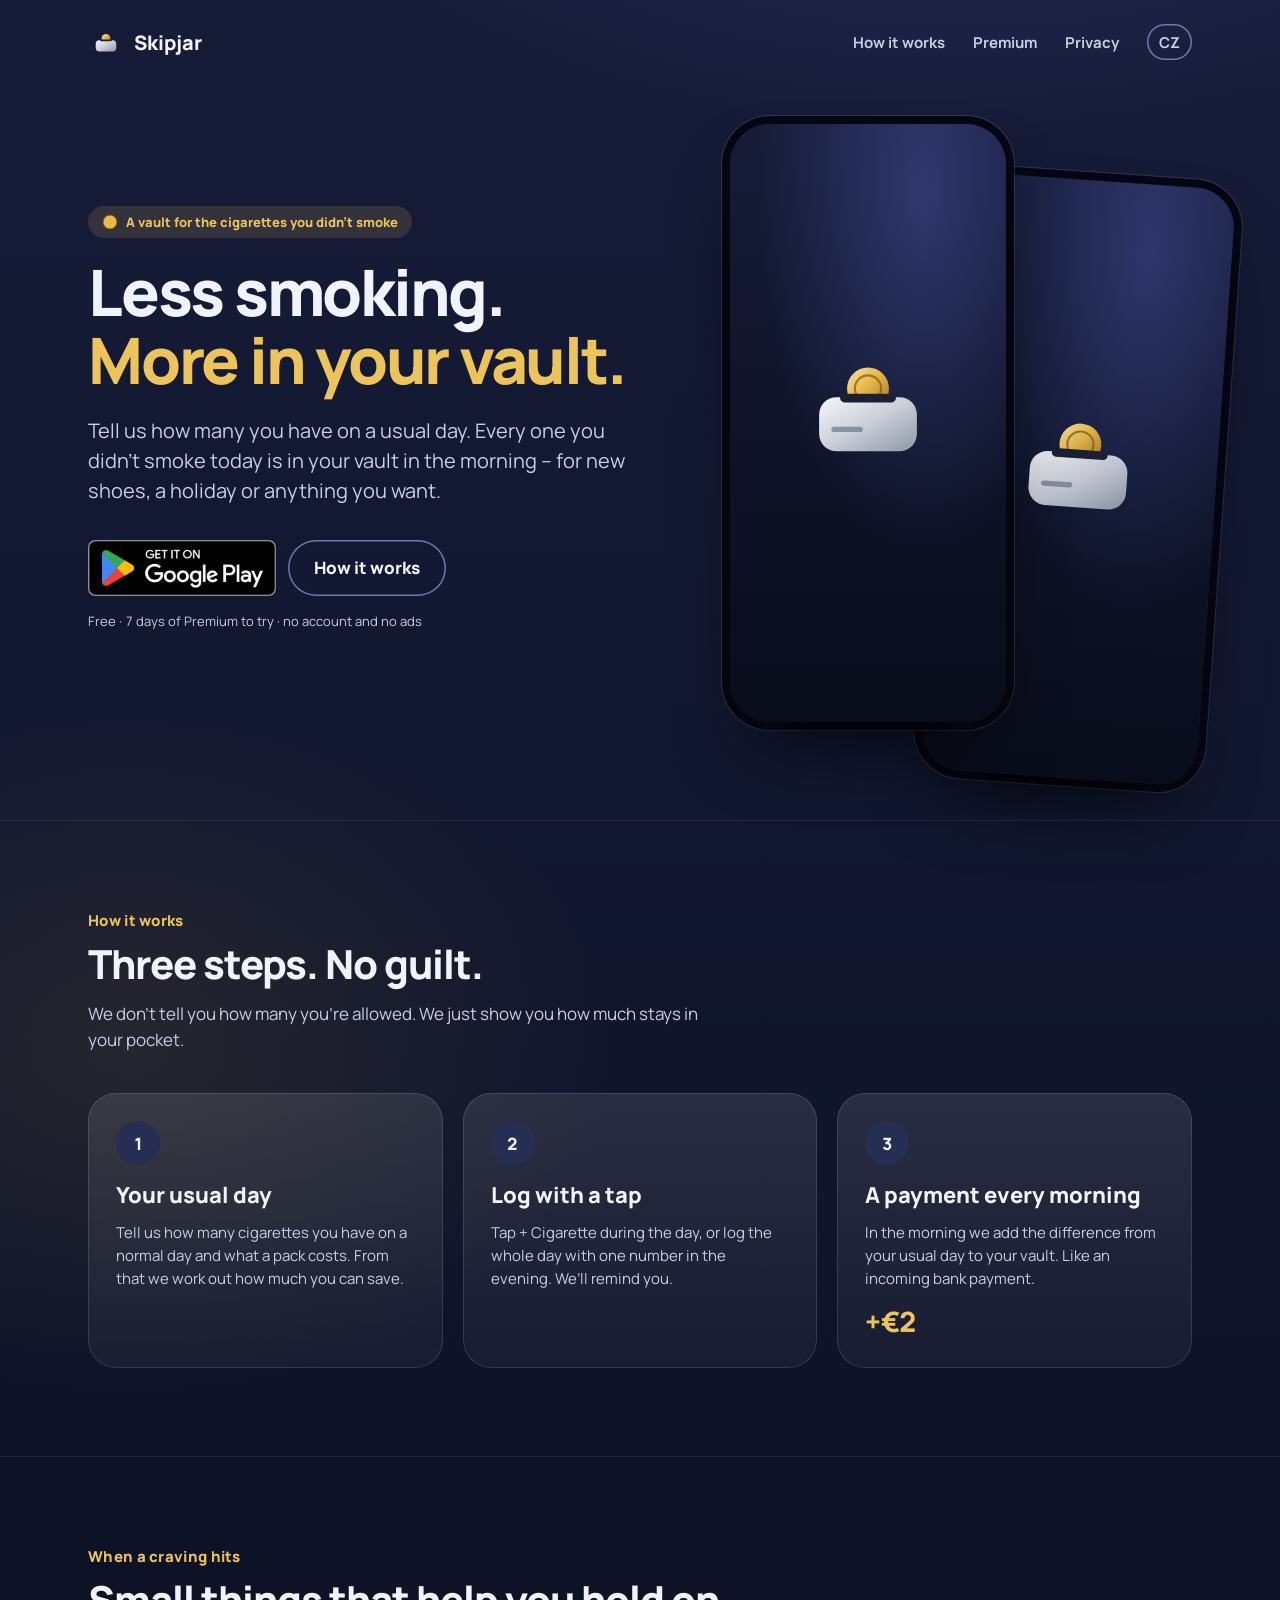
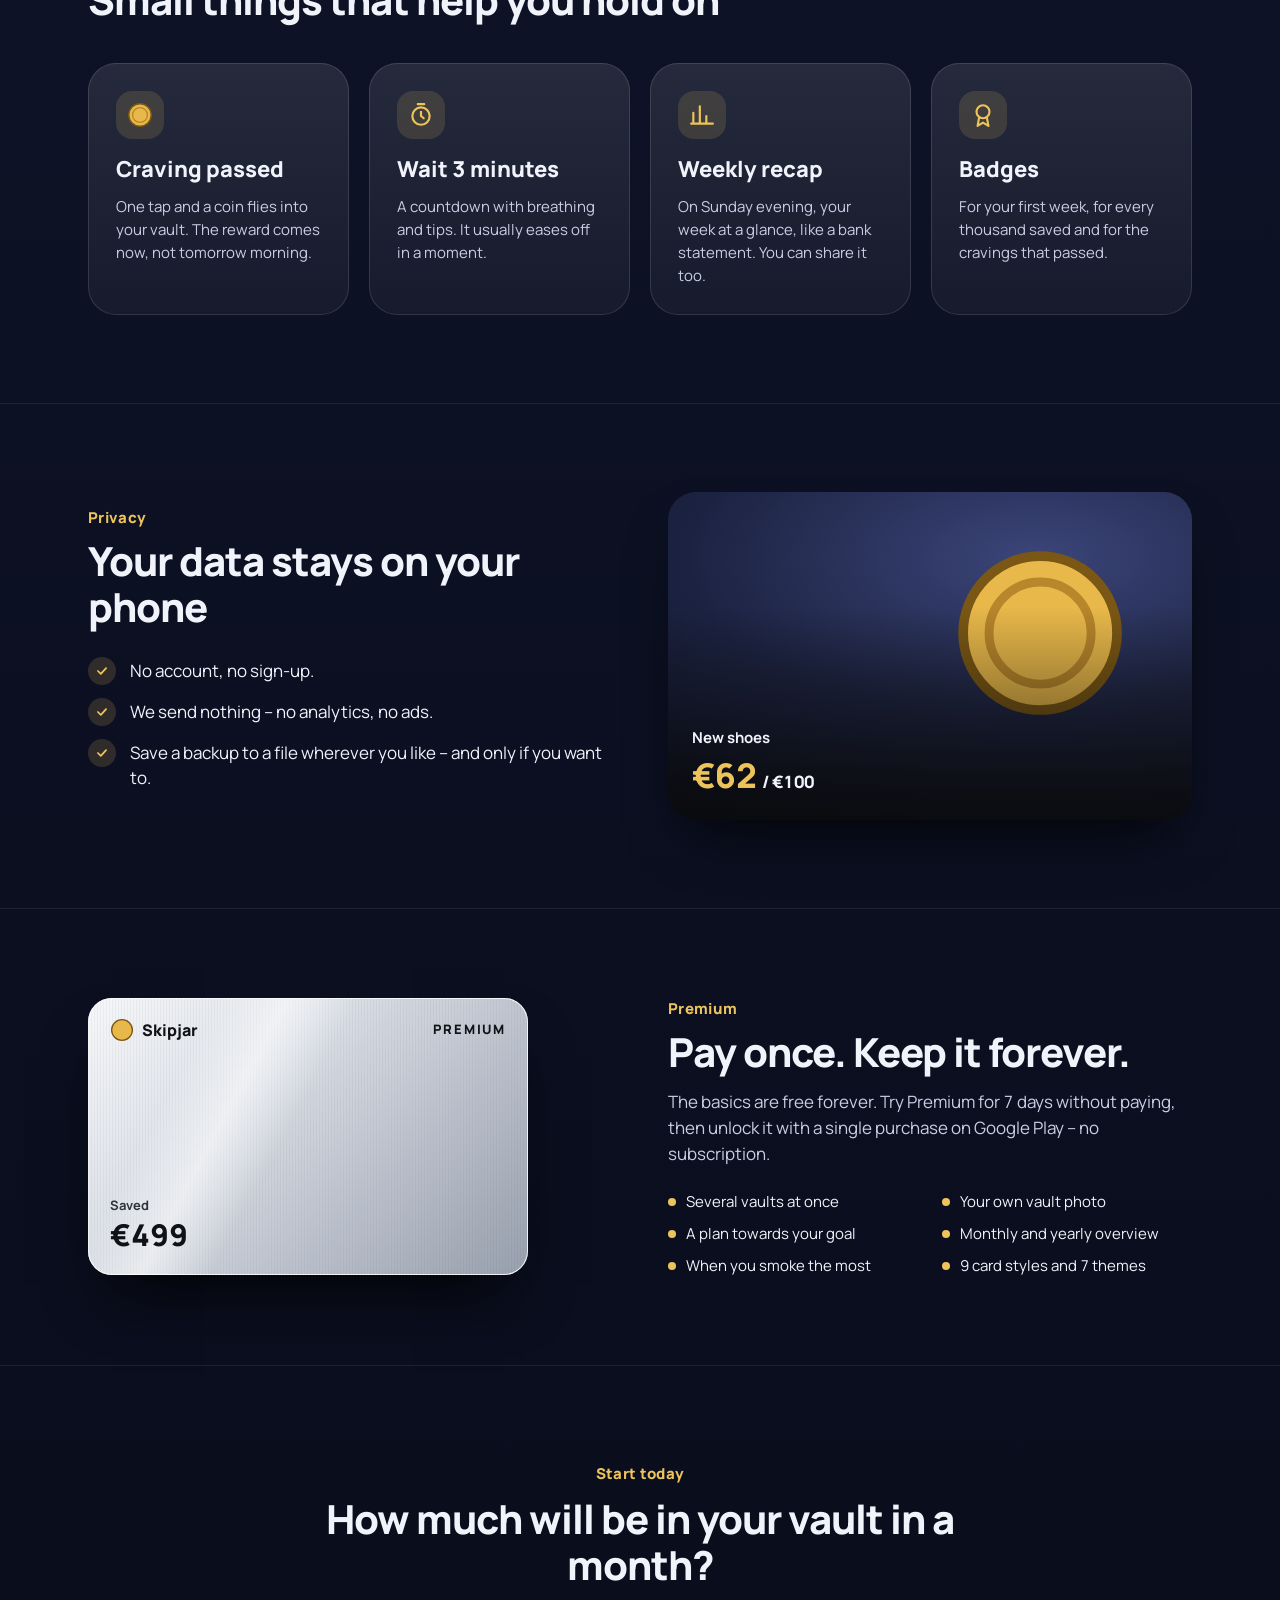
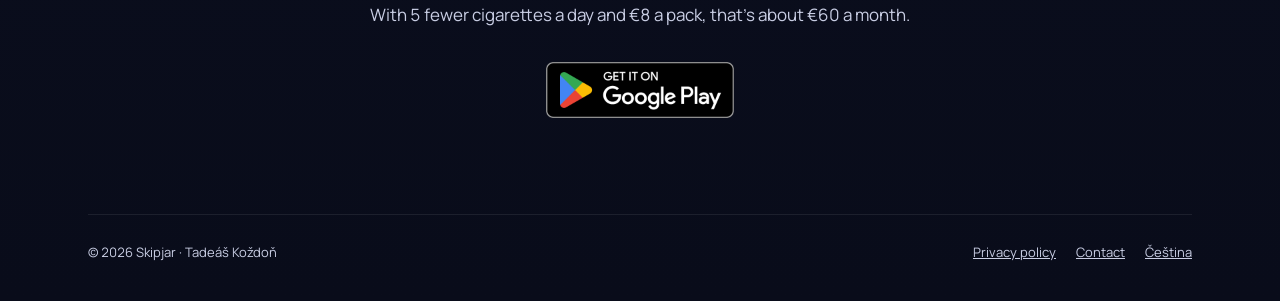
==== en/index.html @ e85e96c7 "Web Skipjar: úvod a zásady (cs, en) podle předloh K-W-Web a K-W-Zasady Co-Authored-By: Claude Opus 5" ====
<!doctype html>
<html lang="en">
<head>
<meta charset="utf-8">
<meta name="viewport" content="width=device-width, initial-scale=1">
<title>Skipjar – less smoking, more in your vault</title>
<meta name="description" content="Every morning Skipjar puts the cigarettes you didn’t smoke into your vault. No account, no ads, your data stays on your phone.">
<link rel="alternate" hreflang="cs" href="../">
<link rel="alternate" hreflang="en" href="./">
<link rel="icon" href="../assets/favicon.svg" type="image/svg+xml">
<link rel="icon" href="../assets/favicon-32.png" sizes="32x32" type="image/png">
<link rel="apple-touch-icon" href="../assets/apple-touch-icon.png">
<meta property="og:type" content="website">
<meta property="og:title" content="Skipjar – less smoking, more in your vault">
<meta property="og:description" content="A vault for the cigarettes you didn’t smoke. No account, your data stays on your phone.">
<meta property="og:image" content="https://slevovagalerie.github.io/skipjar-web/assets/og-image.png">
<meta property="og:locale" content="en_US">
<meta name="theme-color" content="#090C1A">
<link rel="preload" href="../assets/fonts/manrope.woff2" as="font" type="font/woff2" crossorigin>
<link rel="stylesheet" href="../assets/site.css">
</head>
<body>
<a class="skip" href="#content">Skip to content</a>
<div class="sjw">
<div class="wrap">
<header class="nav">
<a class="brand" href="./"><svg width="36" height="36" viewBox="0 0 108 108" aria-hidden="true"><defs><linearGradient id="wg" x1="0" y1="0" x2="1" y2="1"><stop offset="0" stop-color="#FBE3A0"/><stop offset=".45" stop-color="#E8B84A"/><stop offset="1" stop-color="#9C7224"/></linearGradient><linearGradient id="wp" x1="0" y1="0" x2="1" y2="1"><stop offset="0" stop-color="#F6F7FA"/><stop offset=".5" stop-color="#C9CED8"/><stop offset="1" stop-color="#8F97A5"/></linearGradient></defs><g transform="translate(54 54) scale(1.1) translate(-54 -54)"><circle cx="54" cy="44" r="12" fill="url(#wg)"/><rect x="26" y="49" width="56" height="31" rx="10" fill="url(#wp)"/><rect x="38" y="47" width="32" height="5" rx="2.5" fill="#1B2033"/></g></svg>Skipjar</a>
<nav class="navlinks" aria-label="Main"><a class="hide" href="#how">How it works</a><a class="hide" href="#premium">Premium</a><a class="hide" href="#privacy">Privacy</a><a class="lang" href="../" hreflang="cs" lang="cs" aria-label="Čeština">CZ</a></nav>
</header>

<main id="content">
<section class="hero">
<div>
<span class="eyebrow"><svg width="16" height="16" viewBox="-11 -11 22 22" aria-hidden="true"><circle r="9.5" fill="#E8B84A" stroke="#7A5714" stroke-width="1.2"/></svg>A vault for the cigarettes you didn’t smoke</span>
<h1 class="h">Less smoking.<br><em>More in your vault.</em></h1>
<p class="lead">Tell us how many you have on a usual day. Every one you didn’t smoke today is in your vault in the morning – for new shoes, a holiday or anything you want.</p>
<div class="ctas"><a class="play" href="https://play.google.com/store/apps/details?id=eu.skipjar.app"><img src="../assets/badges/google-play-en.png" width="188" height="56" alt="Get it on Google Play"></a><a class="btn ghost" href="#how">How it works</a></div>
<p class="note">Free · 7 days of Premium to try · no account and no ads</p>
</div>
<div class="phones" role="img" aria-label="Skipjar app preview: the Skipjar logo on a phone screen">
<div class="ph b"><img src="../assets/phone-placeholder.svg" alt="" width="411" height="891"></div>
<div class="ph a"><img src="../assets/phone-placeholder.svg" alt="" width="411" height="891"></div>
</div>
</section>
</main>
</div>

<section class="sec" id="how"><div class="wrap">
<span class="kicker">How it works</span>
<h2 class="t">Three steps. No guilt.</h2>
<p class="sub">We don’t tell you how many you’re allowed. We just show you how much stays in your pocket.</p>
<div class="grid3">
<article class="card"><span class="num" aria-hidden="true">1</span><h3>Your usual day</h3><p>Tell us how many cigarettes you have on a normal day and what a pack costs. From that we work out how much you can save.</p></article>
<article class="card"><span class="num" aria-hidden="true">2</span><h3>Log with a tap</h3><p>Tap + Cigarette during the day, or log the whole day with one number in the evening. We’ll remind you.</p></article>
<article class="card"><span class="num" aria-hidden="true">3</span><h3>A payment every morning</h3><p>In the morning we add the difference from your usual day to your vault. Like an incoming bank payment.</p><span class="money">+€2</span></article>
</div>
</div></section>

<section class="sec"><div class="wrap">
<span class="kicker">When a craving hits</span>
<h2 class="t">Small things that help you hold on</h2>
<div class="grid4">
<article class="card"><span class="ico"><svg width="26" height="26" viewBox="-11 -11 22 22" aria-hidden="true"><circle r="9.5" fill="#E8B84A" stroke="#7A5714" stroke-width="1.2"/><circle r="6.3" fill="none" stroke="#B8862B" stroke-width="1.1"/></svg></span><h3>Craving passed</h3><p>One tap and a coin flies into your vault. The reward comes now, not tomorrow morning.</p></article>
<article class="card"><span class="ico"><svg width="26" height="26" viewBox="0 0 24 24" fill="none" stroke="#EDC35C" stroke-width="2" stroke-linecap="round" aria-hidden="true"><circle cx="12" cy="13" r="8"/><path d="M12 9v4l2.5 2M9 2h6"/></svg></span><h3>Wait 3 minutes</h3><p>A countdown with breathing and tips. It usually eases off in a moment.</p></article>
<article class="card"><span class="ico"><svg width="26" height="26" viewBox="0 0 24 24" fill="none" stroke="#EDC35C" stroke-width="2" stroke-linecap="round" aria-hidden="true"><path d="M4 20V10M10 20V4M16 20v-7M22 20H2"/></svg></span><h3>Weekly recap</h3><p>On Sunday evening, your week at a glance, like a bank statement. You can share it too.</p></article>
<article class="card"><span class="ico"><svg width="26" height="26" viewBox="0 0 24 24" fill="none" stroke="#EDC35C" stroke-width="2" stroke-linecap="round" stroke-linejoin="round" aria-hidden="true"><circle cx="12" cy="9" r="6"/><path d="M8.5 14L7 22l5-3 5 3-1.5-8"/></svg></span><h3>Badges</h3><p>For your first week, for every thousand saved and for the cravings that passed.</p></article>
</div>
</div></section>

<section class="sec" id="privacy"><div class="wrap split">
<div>
<span class="kicker">Privacy</span>
<h2 class="t">Your data stays on your phone</h2>
<ul class="priv">
<li><span class="c"><svg width="14" height="14" viewBox="0 0 24 24" fill="none" stroke="#EDC35C" stroke-width="3" stroke-linecap="round" stroke-linejoin="round" aria-hidden="true"><path d="M5 12l5 5 9-10"/></svg></span>No account, no sign-up.</li>
<li><span class="c"><svg width="14" height="14" viewBox="0 0 24 24" fill="none" stroke="#EDC35C" stroke-width="3" stroke-linecap="round" stroke-linejoin="round" aria-hidden="true"><path d="M5 12l5 5 9-10"/></svg></span>We send nothing – no analytics, no ads.</li>
<li><span class="c"><svg width="14" height="14" viewBox="0 0 24 24" fill="none" stroke="#EDC35C" stroke-width="3" stroke-linecap="round" stroke-linejoin="round" aria-hidden="true"><path d="M5 12l5 5 9-10"/></svg></span>Save a backup to a file wherever you like – and only if you want to.</li>
</ul>
</div>
<div class="vault" role="img" aria-label="Vault card New shoes: €62 saved of €100"><svg class="coin" viewBox="-11 -11 22 22" aria-hidden="true"><circle r="9.5" fill="#E8B84A" stroke="#7A5714" stroke-width="1.2"/><circle r="6.3" fill="none" stroke="#B8862B" stroke-width="1.1"/></svg><span class="shade"></span><span class="lbl"><span class="n">New shoes</span><span class="v">€62 <small>/ €100</small></span></span></div>
</div></section>

<section class="sec" id="premium"><div class="wrap split">
<div class="pcard" role="img" aria-label="Skipjar Premium card in Platinum"><span class="sheen"></span><span class="top"><svg width="24" height="24" viewBox="-11 -11 22 22" aria-hidden="true"><circle r="9.5" fill="#E8B84A" stroke="#7A5714" stroke-width="1.2"/></svg>Skipjar</span><span class="lab">PREMIUM</span><span class="bot"><span class="s">Saved</span><span class="v">€499</span></span></div>
<div>
<span class="kicker">Premium</span>
<h2 class="t">Pay once. Keep it forever.</h2>
<p class="sub">The basics are free forever. Try Premium for 7 days without paying, then unlock it with a single purchase on Google Play – no subscription.</p>
<ul class="plist"><li>Several vaults at once</li><li>Your own vault photo</li><li>A plan towards your goal</li><li>Monthly and yearly overview</li><li>When you smoke the most</li><li>9 card styles and 7 themes</li></ul>
</div>
</div></section>

<section class="sec final"><div class="wrap">
<span class="kicker">Start today</span>
<h2 class="t">How much will be in your vault in a month?</h2>
<p class="sub">With 5 fewer cigarettes a day and €8 a pack, that’s about €60 a month.</p>
<div class="ctas"><a class="play" href="https://play.google.com/store/apps/details?id=eu.skipjar.app"><img src="../assets/badges/google-play-en.png" width="188" height="56" alt="Get it on Google Play"></a></div>
</div></section>

<div class="wrap"><footer class="foot"><span>© 2026 Skipjar · Tadeáš Koždoň</span><nav aria-label="Footer"><a href="privacy/">Privacy policy</a><a href="mailto:info@skipjar.eu">Contact</a><a href="../" hreflang="cs" lang="cs">Čeština</a></nav></footer></div>
</div>
</body>
</html>
---- assets/site.css ----
/* Web Skipjar – převod předloh K-W-Web a K-W-Zasady 1:1 (design/skipjar-v1/web/README-W.md v repu appky).
   Pravidla .sjw.m / .z.m z předlohy platí pod 700 px (media query). Bez frameworku, bez externích zdrojů. */

@font-face {
  font-family: Manrope;
  src: url("fonts/manrope.woff2") format("woff2");
  font-weight: 200 800;
  font-style: normal;
  font-display: swap;
}

html { background: #090C1A; }
body { margin: 0; }

/* Viditelný focus pro klávesnici */
a:focus-visible { outline: 3px solid #EDC35C; outline-offset: 3px; border-radius: 8px; }

.skip { position: absolute; left: -9999px; top: 8px; background: #FFFFFF; color: #090C1A; padding: 8px 14px; border-radius: 999px; font-weight: 800; z-index: 10; }
.skip:focus { left: 16px; }

/* ---------- Úvodní stránka (K-W-Web) ---------- */
.sjw{font-family:Manrope,system-ui,sans-serif;font-feature-settings:'tnum';color:#F1F3FB;background:radial-gradient(1100px 700px at 75% -10%,rgba(98,110,214,.30),transparent 70%),radial-gradient(700px 500px at 10% 30%,rgba(232,184,74,.10),transparent 70%),linear-gradient(180deg,#161C38 0%,#0D1226 45%,#090C1A 100%);box-sizing:border-box;min-height:100vh}
.sjw *{box-sizing:border-box}
.sjw a{color:inherit}
.wrap{max-width:1200px;margin:0 auto;padding:0 48px}
.nav{display:flex;align-items:center;justify-content:space-between;height:84px}
.brand{display:flex;align-items:center;gap:10px;font-size:20px;font-weight:800;text-decoration:none}
.navlinks{display:flex;align-items:center;gap:28px;font-size:15px;font-weight:700;color:#C9CEE4}
.navlinks a{text-decoration:none}
.lang{min-height:36px;padding:0 12px;border-radius:999px;display:inline-flex;align-items:center;box-shadow:inset 0 0 0 1.5px #7079AA;color:#F1F3FB}
.hero{display:grid;grid-template-columns:1.05fr .95fr;gap:48px;align-items:center;padding:40px 0 96px}
.eyebrow{display:inline-flex;align-items:center;gap:8px;min-height:32px;padding:0 14px;border-radius:999px;font-size:13px;font-weight:800;background:rgba(237,195,92,.14);color:#EDC35C}
h1.h{margin:20px 0 0;font-size:64px;line-height:68px;font-weight:800;letter-spacing:-0.035em}
h1.h em{font-style:normal;color:#EDC35C}
.lead{margin:22px 0 0;font-size:20px;line-height:30px;color:#C9CEE4;max-width:540px}
.ctas{display:flex;gap:12px;margin-top:34px;flex-wrap:wrap;align-items:center}
.btn{min-height:56px;padding:0 26px;border-radius:999px;display:inline-flex;align-items:center;gap:10px;font-size:17px;font-weight:800;text-decoration:none}
.btn.primary{background:#FFFFFF;color:#090C1A}
.btn.ghost{box-shadow:inset 0 0 0 1.5px #7079AA;color:#F1F3FB}
/* Oficiální odznak Google Play (výška 56 jako tlačítka předlohy) */
.play{display:inline-flex;border-radius:12px}
.play img{display:block;height:56px;width:auto}
.note{margin-top:16px;font-size:13px;color:#C9CEE4}
.phones{position:relative;height:600px}
.ph{position:absolute;width:276px;height:598px;border-radius:40px;overflow:hidden;box-shadow:0 40px 80px -30px rgba(0,0,0,.9),0 0 0 8px #050713,0 0 0 9px rgba(255,255,255,.12)}
.ph img{display:block;width:100%;height:100%;object-fit:cover}
.ph.a{left:40px;top:0;z-index:2}
.ph.b{left:250px;top:56px;transform:rotate(4deg);opacity:.96}
.sec{padding:88px 0;border-top:1px solid rgba(255,255,255,.08)}
.kicker{font-size:15px;font-weight:800;color:#EDC35C;letter-spacing:.02em}
h2.t{margin:10px 0 0;font-size:40px;line-height:46px;font-weight:800;letter-spacing:-0.025em;max-width:720px}
.sub{margin:14px 0 0;font-size:17px;line-height:26px;color:#C9CEE4;max-width:640px}
.grid3{display:grid;grid-template-columns:repeat(3,minmax(0,1fr));gap:20px;margin-top:40px}
.grid4{display:grid;grid-template-columns:repeat(4,minmax(0,1fr));gap:20px;margin-top:40px}
.card{border-radius:28px;padding:28px;background:linear-gradient(180deg,rgba(255,255,255,.10),rgba(255,255,255,.04));box-shadow:inset 0 0 0 1px rgba(255,255,255,.12);display:flex;flex-direction:column;gap:12px}
.num{width:44px;height:44px;border-radius:50%;display:flex;align-items:center;justify-content:center;font-size:17px;font-weight:800;background:#262E53}
.card h3{margin:4px 0 0;font-size:22px;line-height:28px;font-weight:800}
.card p{margin:0;font-size:15px;line-height:23px;color:#C9CEE4}
.money{font-size:28px;font-weight:800;color:#EDC35C;letter-spacing:-0.02em}
.ico{width:48px;height:48px;border-radius:16px;display:flex;align-items:center;justify-content:center;background:rgba(237,195,92,.14)}
.split{display:grid;grid-template-columns:1fr 1fr;gap:56px;align-items:center}
.priv{display:flex;flex-direction:column;gap:14px;margin-top:28px;list-style:none;padding:0}
.priv li{display:flex;gap:14px;align-items:flex-start;font-size:17px;line-height:25px}
.priv li span.c{flex:none;width:28px;height:28px;border-radius:50%;background:rgba(237,195,92,.16);display:flex;align-items:center;justify-content:center;margin-top:-1px}
.vault{border-radius:28px;overflow:hidden;position:relative;aspect-ratio:16/10;box-shadow:0 30px 60px -24px rgba(0,0,0,.85);background:radial-gradient(120% 90% at 70% 20%,#3B4579 0%,#1C2342 55%,#0D1226 100%)}
.vault .coin{position:absolute;right:12%;top:16%;width:34%;height:auto}
.vault .shade{position:absolute;inset:0;background:linear-gradient(180deg,rgba(10,9,7,0) 35%,rgba(10,9,7,.78))}
.vault .lbl{position:absolute;left:24px;bottom:22px;display:flex;flex-direction:column;gap:4px}
.vault .lbl .n{font-size:15px;font-weight:700;color:#F1F3FB}
.vault .lbl .v{font-size:34px;font-weight:800;letter-spacing:-0.02em;color:#EDC35C}
.vault .lbl .v small{font-size:17px;color:#F1F3FB}
.pcard{position:relative;width:100%;max-width:440px;aspect-ratio:1.586;border-radius:24px;overflow:hidden;background:linear-gradient(135deg,#F6F7FA 0%,#DCE0E7 34%,#B9BFCA 68%,#98A0AD 100%);box-shadow:0 34px 60px -24px rgba(0,0,0,.9),inset 0 0 0 1px rgba(255,255,255,.85)}
.pcard .sheen{position:absolute;inset:0;background:linear-gradient(118deg,rgba(255,255,255,0) 22%,rgba(255,255,255,.55) 34%,rgba(255,255,255,0) 46%),repeating-linear-gradient(90deg,rgba(0,0,0,.035) 0 1px,transparent 1px 3px)}
.pcard .top{position:absolute;left:22px;top:20px;display:flex;align-items:center;gap:8px;font-size:16px;font-weight:800;color:#101216}
.pcard .lab{position:absolute;right:22px;top:22px;font-size:13px;font-weight:800;letter-spacing:.14em;color:#101216}
.pcard .bot{position:absolute;left:22px;bottom:20px;display:flex;flex-direction:column}
.pcard .bot .s{font-size:13px;font-weight:700;color:#2E333B}
.pcard .bot .v{font-size:30px;font-weight:800;color:#101216}
.plist{list-style:none;margin:24px 0 0;padding:0;display:grid;grid-template-columns:1fr 1fr;gap:10px 24px}
.plist li{font-size:15px;line-height:22px;display:flex;gap:10px;align-items:center}
.plist li:before{content:'';flex:none;width:8px;height:8px;border-radius:50%;background:#EDC35C}
.final{text-align:center;padding:96px 0}
.final h2.t{margin:12px auto 0}
.final .sub{margin-left:auto;margin-right:auto}
.final .ctas{justify-content:center}
.foot{border-top:1px solid rgba(255,255,255,.08);padding:28px 0 40px;display:flex;justify-content:space-between;gap:16px;flex-wrap:wrap;font-size:13px;color:#C9CEE4}
.foot nav{display:flex;gap:20px;flex-wrap:wrap}

@media (max-width: 699px) {
  .sjw .wrap{padding:0 16px}
  .sjw .nav{height:64px}
  .sjw .navlinks a.hide{display:none}
  .sjw .navlinks{gap:12px}
  .sjw .hero{grid-template-columns:1fr;gap:28px;padding:16px 0 56px}
  .sjw h1.h{font-size:40px;line-height:44px}
  .sjw .lead{font-size:17px;line-height:26px}
  .sjw .ctas .btn{width:100%;justify-content:center}
  .sjw .ctas .play{width:100%;justify-content:center}
  .sjw .phones{height:440px}
  .sjw .ph{width:200px;height:433px;border-radius:30px}
  .sjw .ph.a{left:8px}
  .sjw .ph.b{left:150px;top:36px}
  .sjw .sec{padding:56px 0}
  .sjw h2.t{font-size:30px;line-height:36px}
  .sjw .grid3,.sjw .grid4{grid-template-columns:1fr;gap:14px;margin-top:28px}
  .sjw .card{padding:22px;border-radius:24px}
  .sjw .split{grid-template-columns:1fr;gap:32px}
  .sjw .plist{grid-template-columns:1fr}
  .sjw .final{padding:56px 0}
}

/* ---------- Zásady (K-W-Zasady) ---------- */
.z{font-family:Manrope,system-ui,sans-serif;color:#F1F3FB;background:linear-gradient(180deg,#161C38,#090C1A 40%);box-sizing:border-box;padding:0 0 64px;min-height:100vh}
.z *{box-sizing:border-box}
.zw{max-width:760px;margin:0 auto;padding:0 32px}
.z .nav{display:flex;align-items:center;justify-content:space-between;height:84px}
.z .brand{color:#F1F3FB}
.z .back{font-size:15px;font-weight:700;color:#C9CEE4}
.z h1{margin:32px 0 6px;font-size:46px;line-height:52px;font-weight:800;letter-spacing:-0.03em}
.z .date{font-size:15px;color:#C9CEE4}
.z .sum{margin:28px 0 8px;border-radius:24px;padding:22px 24px;background:rgba(237,195,92,.12);box-shadow:inset 0 0 0 1px rgba(237,195,92,.35);font-size:17px;line-height:26px}
.z .sum b{color:#EDC35C}
.z h2{margin:40px 0 10px;font-size:22px;line-height:28px;font-weight:800}
.z p,.z li{font-size:17px;line-height:27px;color:#DCE0F0}
.z ul{padding-left:22px;margin:8px 0}
.z li{margin:4px 0}
.z a{color:#EDC35C}
.z .fill{color:#EDC35C;font-weight:800}
.z .foot{margin-top:56px;padding-top:24px;border-top:1px solid rgba(255,255,255,.1);font-size:13px;color:#C9CEE4;display:flex;justify-content:space-between;flex-wrap:wrap;gap:12px}

@media (max-width: 699px) {
  .z .zw{padding:0 16px}
  .z .nav{height:64px}
  .z h1{font-size:34px;line-height:40px;margin-top:16px}
}

@media (prefers-reduced-motion: reduce) {
  *{scroll-behavior:auto !important;transition:none !important;animation:none !important}
}
html{scroll-behavior:smooth}
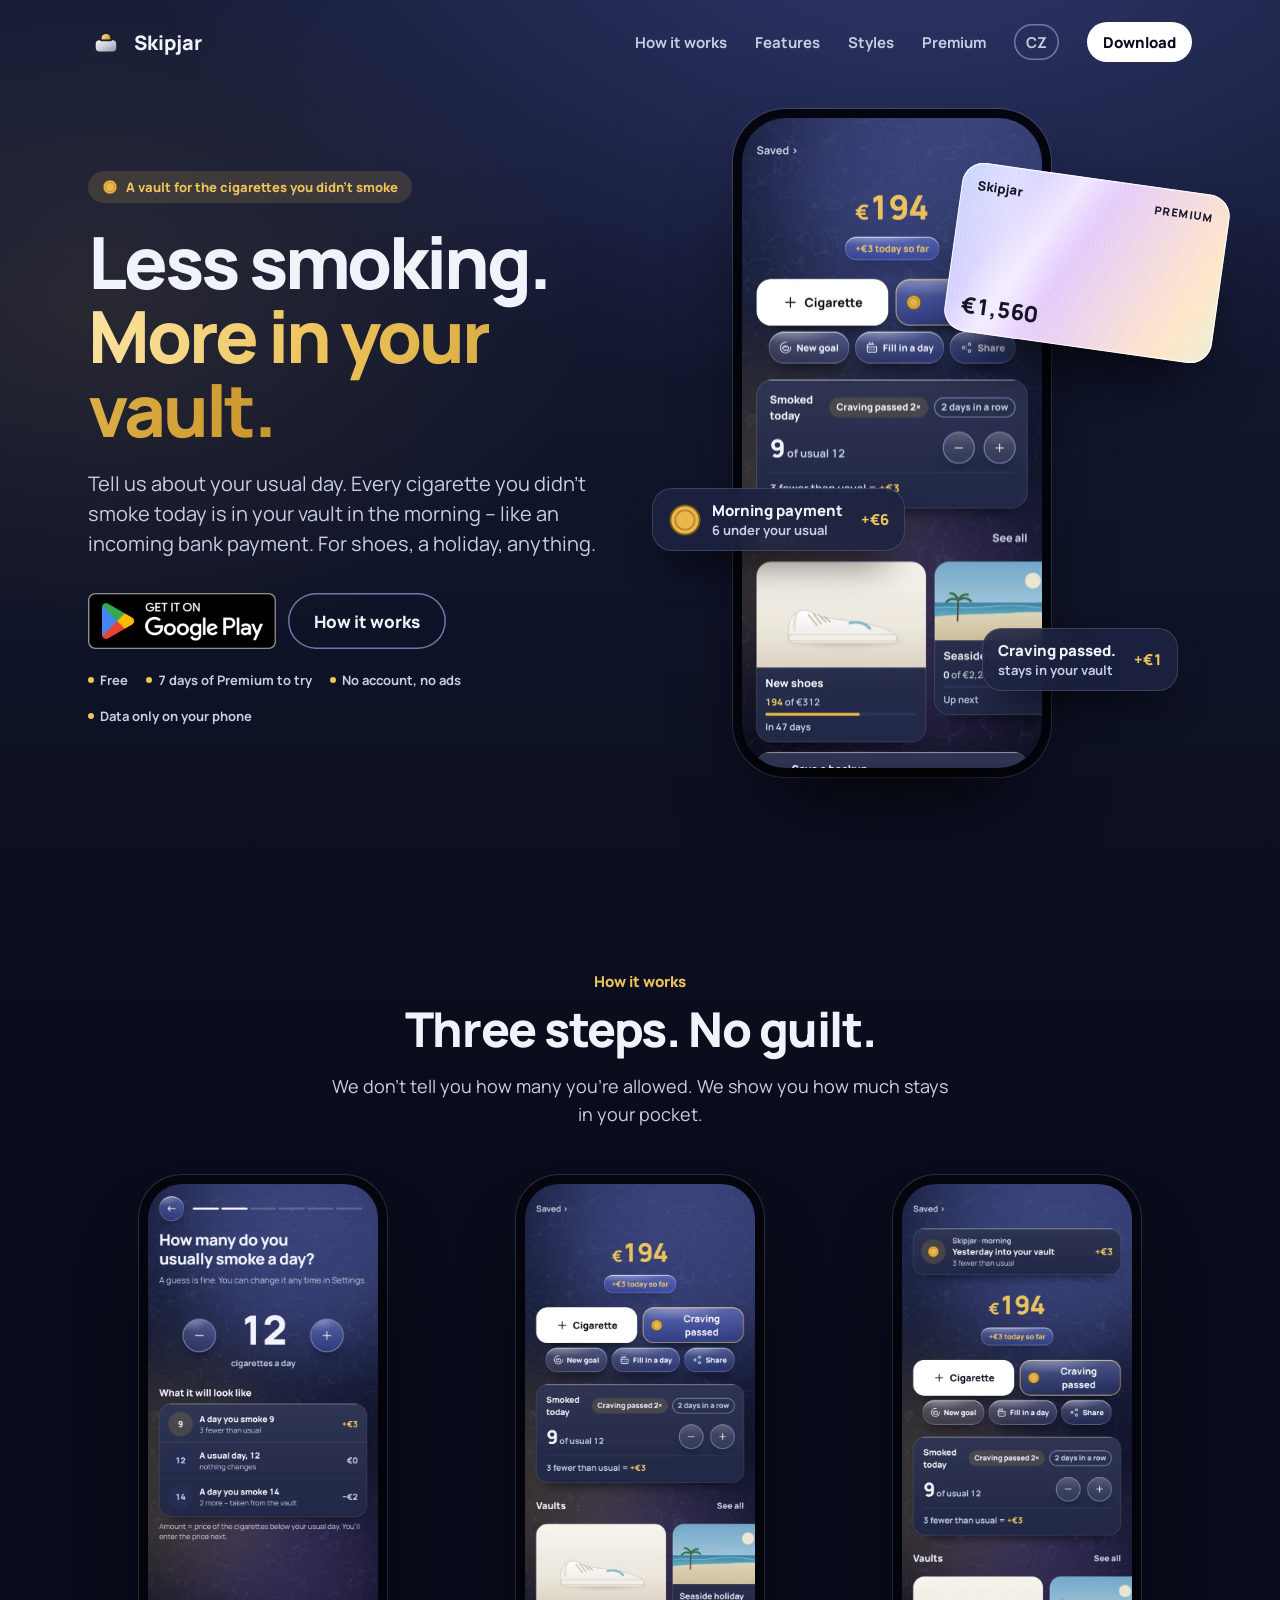
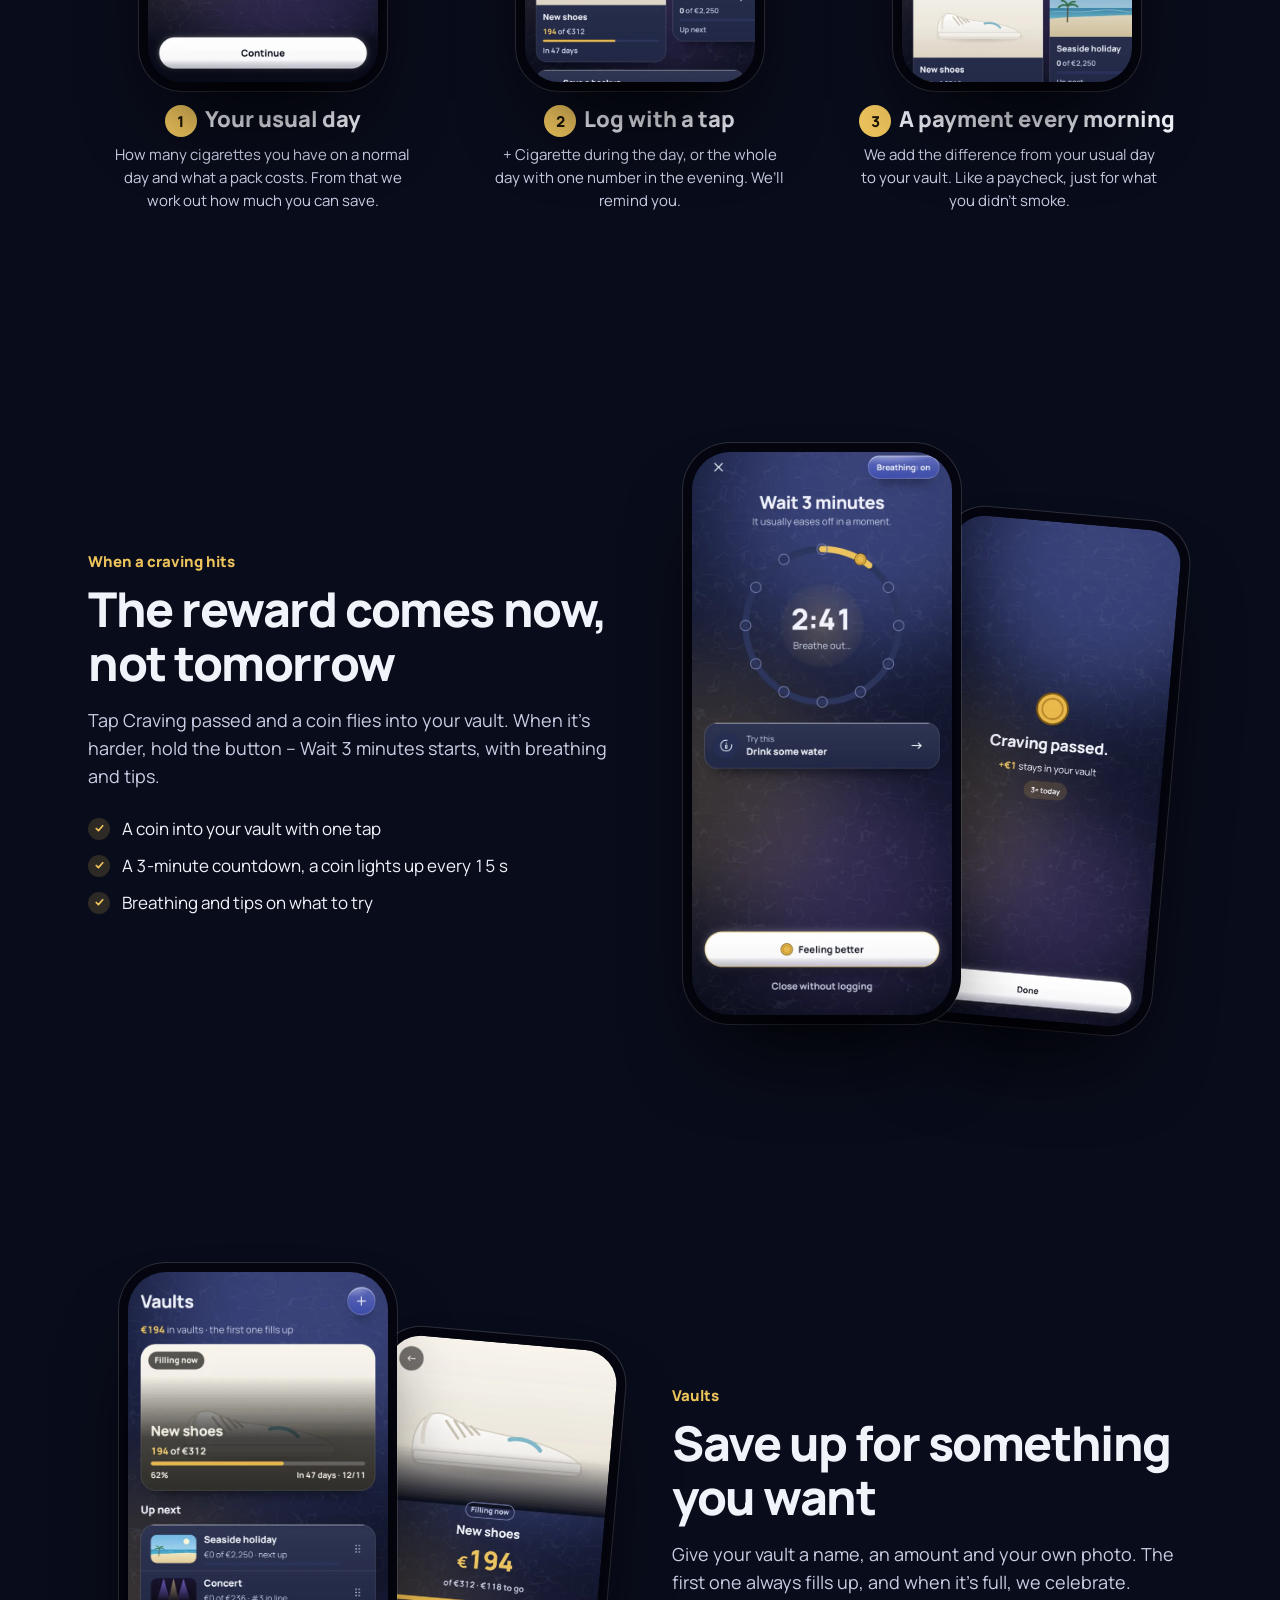
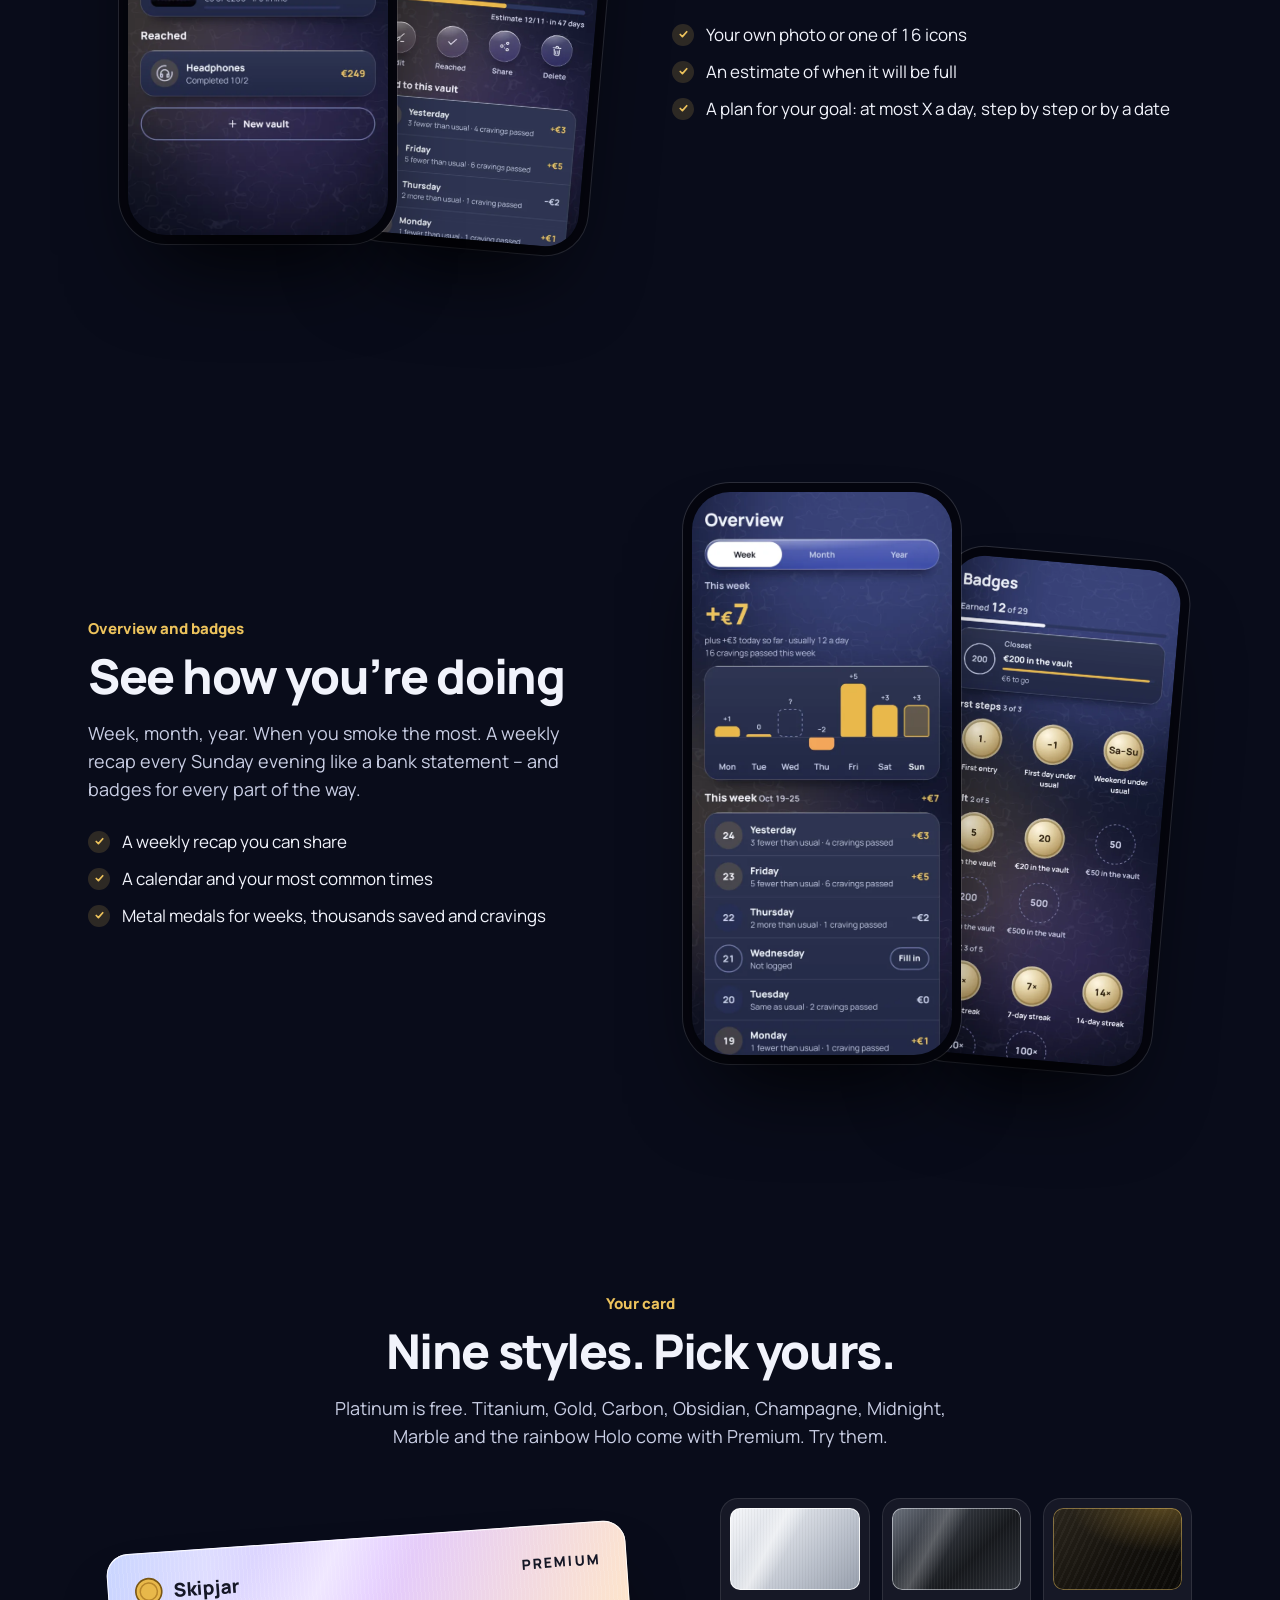
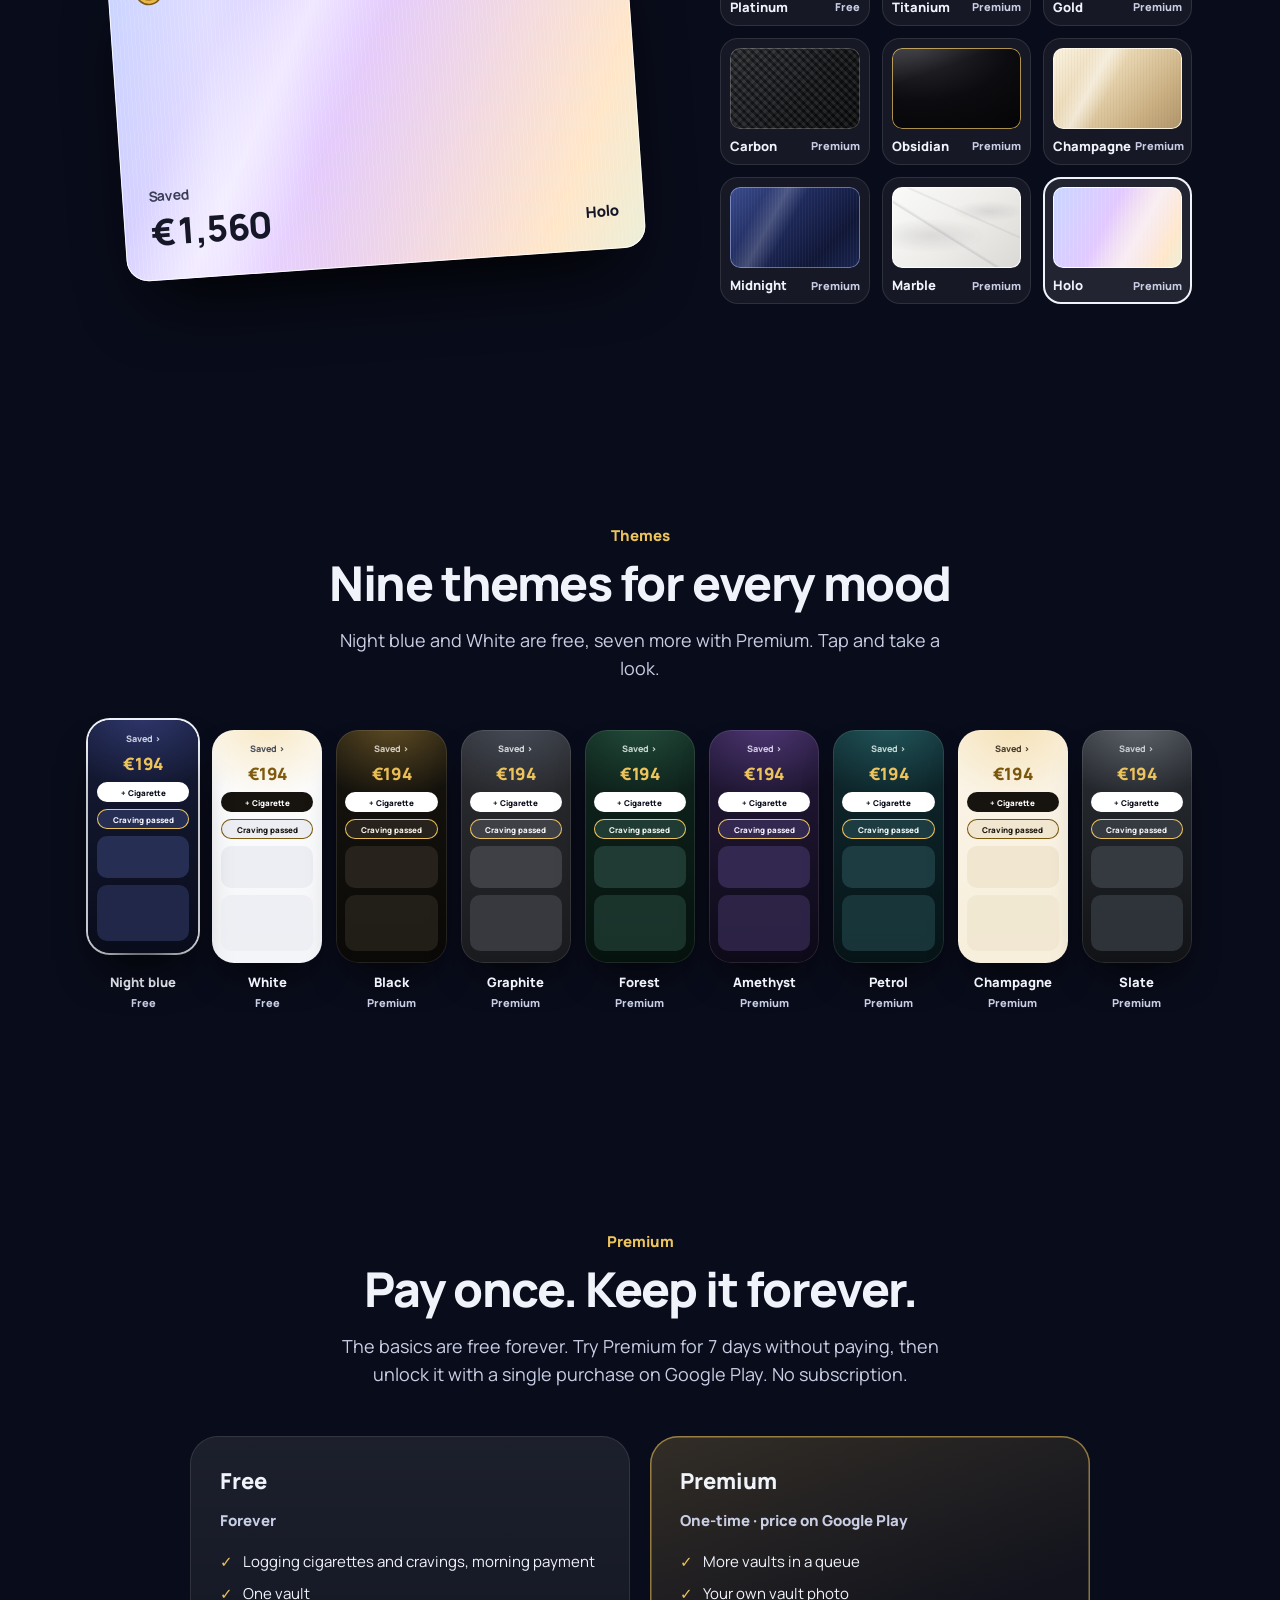
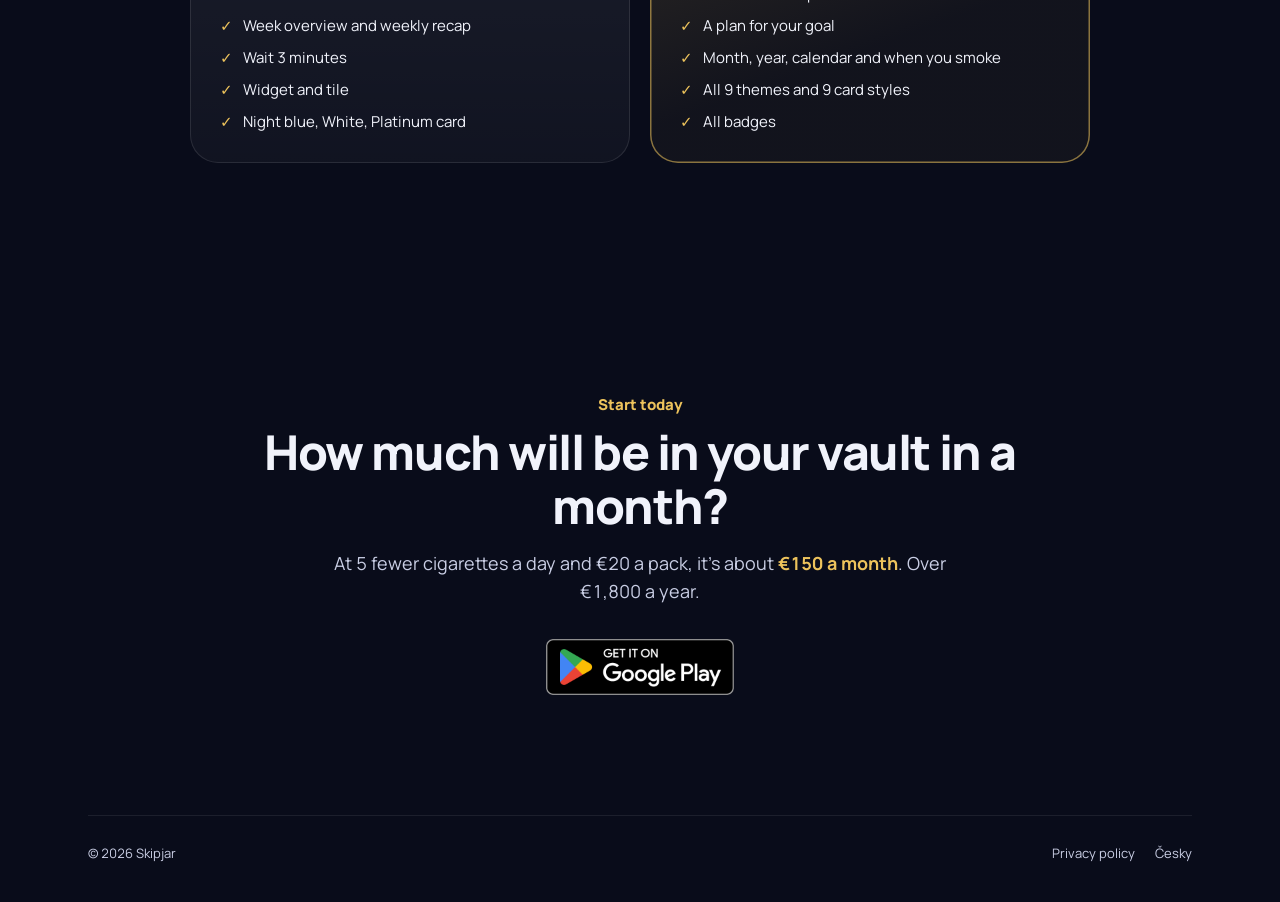
==== commit e5977542: "Web v2: úvod se snímky appky, styly karty a motivy (předloha K-W-Web2) Snímky assets/shots/{cs,en}/*" ====
--- a/en/index.html
+++ b/en/index.html
@@ -18,86 +18,121 @@
 <meta name="theme-color" content="#090C1A">
 <link rel="preload" href="../assets/fonts/manrope.woff2" as="font" type="font/woff2" crossorigin>
 <link rel="stylesheet" href="../assets/site.css">
+<link rel="stylesheet" href="../assets/home.css">
+<script src="../assets/home.js" defer></script>
 </head>
 <body>
 <a class="skip" href="#content">Skip to content</a>
-<div class="sjw">
+<div class="sj" id="sj">
+<div class="glowbg" aria-hidden="true"></div>
 <div class="wrap">
 <header class="nav">
-<a class="brand" href="./"><svg width="36" height="36" viewBox="0 0 108 108" aria-hidden="true"><defs><linearGradient id="wg" x1="0" y1="0" x2="1" y2="1"><stop offset="0" stop-color="#FBE3A0"/><stop offset=".45" stop-color="#E8B84A"/><stop offset="1" stop-color="#9C7224"/></linearGradient><linearGradient id="wp" x1="0" y1="0" x2="1" y2="1"><stop offset="0" stop-color="#F6F7FA"/><stop offset=".5" stop-color="#C9CED8"/><stop offset="1" stop-color="#8F97A5"/></linearGradient></defs><g transform="translate(54 54) scale(1.1) translate(-54 -54)"><circle cx="54" cy="44" r="12" fill="url(#wg)"/><rect x="26" y="49" width="56" height="31" rx="10" fill="url(#wp)"/><rect x="38" y="47" width="32" height="5" rx="2.5" fill="#1B2033"/></g></svg>Skipjar</a>
-<nav class="navlinks" aria-label="Main"><a class="hide" href="#how">How it works</a><a class="hide" href="#premium">Premium</a><a class="hide" href="#privacy">Privacy</a><a class="lang" href="../" hreflang="cs" lang="cs" aria-label="Čeština">CZ</a></nav>
+<a class="brand" href="./"><svg width="36" height="36" viewBox="0 0 108 108" aria-hidden="true"><defs><linearGradient id="wg2" x1="0" y1="0" x2="1" y2="1"><stop offset="0" stop-color="#FBE3A0"/><stop offset=".45" stop-color="#E8B84A"/><stop offset="1" stop-color="#9C7224"/></linearGradient><linearGradient id="wp2" x1="0" y1="0" x2="1" y2="1"><stop offset="0" stop-color="#F6F7FA"/><stop offset=".5" stop-color="#C9CED8"/><stop offset="1" stop-color="#8F97A5"/></linearGradient></defs><g transform="translate(54 54) scale(1.1) translate(-54 -54)"><circle cx="54" cy="44" r="12" fill="url(#wg2)"/><rect x="26" y="49" width="56" height="31" rx="10" fill="url(#wp2)"/><rect x="38" y="47" width="32" height="5" rx="2.5" fill="#1B2033"/></g></svg>Skipjar</a>
+<nav class="navlinks" aria-label="Main"><a class="hide" href="#how">How it works</a><a class="hide" href="#features">Features</a><a class="hide" href="#styles">Styles</a><a class="hide" href="#premium">Premium</a><a class="lang" href="../" hreflang="cs" lang="cs" aria-label="Česky">CZ</a><a class="navcta hide" href="https://play.google.com/store/apps/details?id=eu.skipjar.app">Download</a></nav>
 </header>
 
 <main id="content">
 <section class="hero">
 <div>
-<span class="eyebrow"><svg width="16" height="16" viewBox="-11 -11 22 22" aria-hidden="true"><circle r="9.5" fill="#E8B84A" stroke="#7A5714" stroke-width="1.2"/></svg>A vault for the cigarettes you didn’t smoke</span>
+<span class="eyebrow"><svg width="16" height="16" viewBox="-11 -11 22 22" aria-hidden="true"><circle r="9.5" fill="#E8B84A" stroke="#7A5714" stroke-width="1.2"/><circle r="6.3" fill="none" stroke="#B8862B" stroke-width="1.1"/></svg>A vault for the cigarettes you didn’t smoke</span>
 <h1 class="h">Less smoking.<br><em>More in your vault.</em></h1>
-<p class="lead">Tell us how many you have on a usual day. Every one you didn’t smoke today is in your vault in the morning – for new shoes, a holiday or anything you want.</p>
+<p class="lead">Tell us about your usual day. Every cigarette you didn’t smoke today is in your vault in the morning – like an incoming bank payment. For shoes, a holiday, anything.</p>
 <div class="ctas"><a class="play" href="https://play.google.com/store/apps/details?id=eu.skipjar.app"><img src="../assets/badges/google-play-en.png" width="188" height="56" alt="Get it on Google Play"></a><a class="btn ghost" href="#how">How it works</a></div>
-<p class="note">Free · 7 days of Premium to try · no account and no ads</p>
+<div class="trust"><span>Free</span><span>7 days of Premium to try</span><span>No account, no ads</span><span>Data only on your phone</span></div>
 </div>
-<div class="phones" role="img" aria-label="Skipjar app preview: the Skipjar logo on a phone screen">
-<div class="ph b"><img src="../assets/phone-placeholder.svg" alt="" width="411" height="891"></div>
-<div class="ph a"><img src="../assets/phone-placeholder.svg" alt="" width="411" height="891"></div>
-</div>
+<div class="stage" role="img" aria-label="The Skipjar app: the Today screen, the Premium card and a morning payment into the vault"><div class="vin">
+<div class="ph xl" style="left:90px;top:10px;z-index:2"><img src="../assets/shots/en/dnes.webp" width="600" height="1301" alt="" decoding="async" fetchpriority="high"></div>
+<div class="hcard bob"><div class="metal holo" style="box-shadow:0 40px 70px -28px rgba(0,0,0,.95),inset 0 1.5px 0 rgba(255,255,255,.22),inset 0 0 0 1px rgba(255,255,255,.9);background:linear-gradient(115deg,#C9D6FF 0%,#E2C9FF 22%,#FFE6C9 44%,#C9FFF0 66%,#C9D6FF 88%)"><span class="tex" style="background:linear-gradient(118deg,rgba(255,255,255,0) 22%,rgba(255,255,255,.55) 34%,rgba(255,255,255,0) 46%),repeating-linear-gradient(90deg,rgba(255,255,255,.12) 0 1px,transparent 1px 4px)"></span><span class="sh"></span><span class="mk" style="left:16px;top:14px;font-size:13px;color:#151726">Skipjar</span><span class="mk" style="right:16px;top:15px;font-size:11px;letter-spacing:.14em;color:#151726">PREMIUM</span><span class="mk" style="left:16px;bottom:12px;font-size:22px;color:#151726">€1,560</span></div></div>
+<div class="float bob2" style="left:0;top:380px"><svg width="34" height="34" viewBox="-11 -11 22 22" aria-hidden="true"><circle r="9.5" fill="#E8B84A" stroke="#7A5714" stroke-width="1.2"/><circle r="6.3" fill="none" stroke="#B8862B" stroke-width="1.1"/></svg><span>Morning payment<small>6 under your usual</small></span><span class="amt">+€6</span></div>
+<div class="float bob" style="left:330px;top:520px"><span>Craving passed.<small>stays in your vault</small></span><span class="amt">+€1</span></div>
+</div></div>
 </section>
 </main>
 </div>
 
-<section class="sec" id="how"><div class="wrap">
+<section class="sec" id="how"><div class="wrap center">
 <span class="kicker">How it works</span>
 <h2 class="t">Three steps. No guilt.</h2>
-<p class="sub">We don’t tell you how many you’re allowed. We just show you how much stays in your pocket.</p>
-<div class="grid3">
-<article class="card"><span class="num" aria-hidden="true">1</span><h3>Your usual day</h3><p>Tell us how many cigarettes you have on a normal day and what a pack costs. From that we work out how much you can save.</p></article>
-<article class="card"><span class="num" aria-hidden="true">2</span><h3>Log with a tap</h3><p>Tap + Cigarette during the day, or log the whole day with one number in the evening. We’ll remind you.</p></article>
-<article class="card"><span class="num" aria-hidden="true">3</span><h3>A payment every morning</h3><p>In the morning we add the difference from your usual day to your vault. Like an incoming bank payment.</p><span class="money">+€2</span></article>
+<p class="sub">We don’t tell you how many you’re allowed. We show you how much stays in your pocket.</p>
+<div class="steps">
+<div class="step"><div class="phw"><div class="ph m"><img src="../assets/shots/en/onboarding.webp" width="600" height="1301" alt="First setup, Usual day step: 12 cigarettes a day" loading="lazy" decoding="async"></div></div><div><h3><span class="num" aria-hidden="true">1</span>Your usual day</h3><p>How many cigarettes you have on a normal day and what a pack costs. From that we work out how much you can save.</p></div></div>
+<div class="step"><div class="phw"><div class="ph m"><img src="../assets/shots/en/dnes.webp" width="600" height="1301" alt="Today screen: €194 in the vault, 9 cigarettes today and 2 cravings passed, Cigarette and Craving passed buttons, the New shoes vault" loading="lazy" decoding="async"></div></div><div><h3><span class="num" aria-hidden="true">2</span>Log with a tap</h3><p>+ Cigarette during the day, or the whole day with one number in the evening. We’ll remind you.</p></div></div>
+<div class="step"><div class="phw"><div class="ph m"><img src="../assets/shots/en/dnes-rano.webp" width="600" height="1301" alt="Today screen with the morning payment: +€3 into the vault yesterday, 3 under your usual" loading="lazy" decoding="async"></div></div><div><h3><span class="num" aria-hidden="true">3</span>A payment every morning</h3><p>We add the difference from your usual day to your vault. Like a paycheck, just for what you didn’t smoke.</p></div></div>
+</div>
+</div></section>
+
+<section class="sec" id="features"><div class="wrap">
+<div class="row">
+<div class="txt"><span class="kicker">When a craving hits</span><h2 class="t">The reward comes now, not tomorrow</h2><p class="sub">Tap Craving passed and a coin flies into your vault. When it’s harder, hold the button – Wait 3 minutes starts, with breathing and tips.</p><ul class="bul"><li>A coin into your vault with one tap</li><li>A 3-minute countdown, a coin lights up every 15 s</li><li>Breathing and tips on what to try</li></ul></div>
+<div class="vis"><div class="vin"><div class="ph l" style="left:20px;top:20px;z-index:2"><img src="../assets/shots/en/pockej-bezi.webp" width="600" height="1301" alt="Wait 3 minutes: a countdown with coins around the ring, breathing and a tip to try" loading="lazy" decoding="async"></div><div class="ph m tilt" style="left:260px;top:90px"><img src="../assets/shots/en/pockej-hotovo.webp" width="600" height="1301" alt="Wait 3 minutes, done: the craving passed, +€1 stays in the vault" loading="lazy" decoding="async"></div></div></div>
 </div>
 </div></section>
 
 <section class="sec"><div class="wrap">
-<span class="kicker">When a craving hits</span>
-<h2 class="t">Small things that help you hold on</h2>
-<div class="grid4">
-<article class="card"><span class="ico"><svg width="26" height="26" viewBox="-11 -11 22 22" aria-hidden="true"><circle r="9.5" fill="#E8B84A" stroke="#7A5714" stroke-width="1.2"/><circle r="6.3" fill="none" stroke="#B8862B" stroke-width="1.1"/></svg></span><h3>Craving passed</h3><p>One tap and a coin flies into your vault. The reward comes now, not tomorrow morning.</p></article>
-<article class="card"><span class="ico"><svg width="26" height="26" viewBox="0 0 24 24" fill="none" stroke="#EDC35C" stroke-width="2" stroke-linecap="round" aria-hidden="true"><circle cx="12" cy="13" r="8"/><path d="M12 9v4l2.5 2M9 2h6"/></svg></span><h3>Wait 3 minutes</h3><p>A countdown with breathing and tips. It usually eases off in a moment.</p></article>
-<article class="card"><span class="ico"><svg width="26" height="26" viewBox="0 0 24 24" fill="none" stroke="#EDC35C" stroke-width="2" stroke-linecap="round" aria-hidden="true"><path d="M4 20V10M10 20V4M16 20v-7M22 20H2"/></svg></span><h3>Weekly recap</h3><p>On Sunday evening, your week at a glance, like a bank statement. You can share it too.</p></article>
-<article class="card"><span class="ico"><svg width="26" height="26" viewBox="0 0 24 24" fill="none" stroke="#EDC35C" stroke-width="2" stroke-linecap="round" stroke-linejoin="round" aria-hidden="true"><circle cx="12" cy="9" r="6"/><path d="M8.5 14L7 22l5-3 5 3-1.5-8"/></svg></span><h3>Badges</h3><p>For your first week, for every thousand saved and for the cravings that passed.</p></article>
+<div class="row rev">
+<div class="txt"><span class="kicker">Vaults</span><h2 class="t">Save up for something you want</h2><p class="sub">Give your vault a name, an amount and your own photo. The first one always fills up, and when it’s full, we celebrate.</p><ul class="bul"><li>Your own photo or one of 16 icons</li><li>An estimate of when it will be full</li><li>A plan for your goal: at most X a day, step by step or by a date</li></ul></div>
+<div class="vis"><div class="vin"><div class="ph l" style="left:40px;top:20px;z-index:2"><img src="../assets/shots/en/kasicky.webp" width="600" height="1301" alt="Vaults: New shoes €194 of €312 with a photo, Seaside holiday and Concert next in line, Headphones done" loading="lazy" decoding="async"></div><div class="ph m tilt" style="left:280px;top:90px"><img src="../assets/shots/en/detail.webp" width="600" height="1301" alt="New shoes vault detail: photo, €194 of €312, an estimate and what has been added" loading="lazy" decoding="async"></div></div></div>
 </div>
 </div></section>
 
-<section class="sec" id="privacy"><div class="wrap split">
-<div>
-<span class="kicker">Privacy</span>
-<h2 class="t">Your data stays on your phone</h2>
-<ul class="priv">
-<li><span class="c"><svg width="14" height="14" viewBox="0 0 24 24" fill="none" stroke="#EDC35C" stroke-width="3" stroke-linecap="round" stroke-linejoin="round" aria-hidden="true"><path d="M5 12l5 5 9-10"/></svg></span>No account, no sign-up.</li>
-<li><span class="c"><svg width="14" height="14" viewBox="0 0 24 24" fill="none" stroke="#EDC35C" stroke-width="3" stroke-linecap="round" stroke-linejoin="round" aria-hidden="true"><path d="M5 12l5 5 9-10"/></svg></span>We send nothing – no analytics, no ads.</li>
-<li><span class="c"><svg width="14" height="14" viewBox="0 0 24 24" fill="none" stroke="#EDC35C" stroke-width="3" stroke-linecap="round" stroke-linejoin="round" aria-hidden="true"><path d="M5 12l5 5 9-10"/></svg></span>Save a backup to a file wherever you like – and only if you want to.</li>
-</ul>
-</div>
-<div class="vault" role="img" aria-label="Vault card New shoes: €62 saved of €100"><svg class="coin" viewBox="-11 -11 22 22" aria-hidden="true"><circle r="9.5" fill="#E8B84A" stroke="#7A5714" stroke-width="1.2"/><circle r="6.3" fill="none" stroke="#B8862B" stroke-width="1.1"/></svg><span class="shade"></span><span class="lbl"><span class="n">New shoes</span><span class="v">€62 <small>/ €100</small></span></span></div>
-</div></section>
-
-<section class="sec" id="premium"><div class="wrap split">
-<div class="pcard" role="img" aria-label="Skipjar Premium card in Platinum"><span class="sheen"></span><span class="top"><svg width="24" height="24" viewBox="-11 -11 22 22" aria-hidden="true"><circle r="9.5" fill="#E8B84A" stroke="#7A5714" stroke-width="1.2"/></svg>Skipjar</span><span class="lab">PREMIUM</span><span class="bot"><span class="s">Saved</span><span class="v">€499</span></span></div>
-<div>
-<span class="kicker">Premium</span>
-<h2 class="t">Pay once. Keep it forever.</h2>
-<p class="sub">The basics are free forever. Try Premium for 7 days without paying, then unlock it with a single purchase on Google Play – no subscription.</p>
-<ul class="plist"><li>Several vaults at once</li><li>Your own vault photo</li><li>A plan towards your goal</li><li>Monthly and yearly overview</li><li>When you smoke the most</li><li>9 card styles and 7 themes</li></ul>
+<section class="sec"><div class="wrap">
+<div class="row">
+<div class="txt"><span class="kicker">Overview and badges</span><h2 class="t">See how you’re doing</h2><p class="sub">Week, month, year. When you smoke the most. A weekly recap every Sunday evening like a bank statement – and badges for every part of the way.</p><ul class="bul"><li>A weekly recap you can share</li><li>A calendar and your most common times</li><li>Metal medals for weeks, thousands saved and cravings</li></ul></div>
+<div class="vis"><div class="vin"><div class="ph l" style="left:20px;top:20px;z-index:2"><img src="../assets/shots/en/prehled.webp" width="600" height="1301" alt="Week overview: saved this week, bars by day and history" loading="lazy" decoding="async"></div><div class="ph m tilt" style="left:260px;top:90px"><img src="../assets/shots/en/odznaky.webp" width="600" height="1301" alt="Badges: earned metal medals and the next one up" loading="lazy" decoding="async"></div></div></div>
 </div>
 </div></section>
 
-<section class="sec final"><div class="wrap">
+<section class="sec" id="styles"><div class="wrap">
+<div class="center"><span class="kicker">Your card</span><h2 class="t">Nine styles. Pick yours.</h2><p class="sub">Platinum is free. Titanium, Gold, Carbon, Obsidian, Champagne, Midnight, Marble and the rainbow Holo come with Premium. Try them.</p></div>
+<div class="gal">
+<div class="metal bigcard holo" id="bigcard" role="img" aria-label="Skipjar Premium card, style Holo" data-aria="Skipjar Premium card, style " style="box-shadow:0 40px 70px -28px rgba(0,0,0,.95),inset 0 1.5px 0 rgba(255,255,255,.22),inset 0 0 0 1px rgba(255,255,255,.9);background:linear-gradient(115deg,#C9D6FF 0%,#E2C9FF 22%,#FFE6C9 44%,#C9FFF0 66%,#C9D6FF 88%)"><span class="tex" style="background:linear-gradient(118deg,rgba(255,255,255,0) 22%,rgba(255,255,255,.55) 34%,rgba(255,255,255,0) 46%),repeating-linear-gradient(90deg,rgba(255,255,255,.12) 0 1px,transparent 1px 4px)"></span><span class="sh"></span><span class="brandrow"><svg width="30" height="30" viewBox="-11 -11 22 22" aria-hidden="true"><circle r="9.5" fill="#E8B84A" stroke="#7A5714" stroke-width="1.2"/><circle r="6.3" fill="none" stroke="#B8862B" stroke-width="1.1"/></svg><span class="ink" style="font-size:19px;font-weight:800;color:#151726">Skipjar</span></span><span class="mk lab" style="right:26px;top:28px;font-size:14px;letter-spacing:.16em;color:#151726">PREMIUM</span><span class="mk" style="left:26px;bottom:24px;display:flex;flex-direction:column;gap:2px"><span class="sub2" style="font-size:14px;font-weight:700;color:#3A3D55">Saved</span><span class="ink" style="font-size:36px;font-weight:800;letter-spacing:-0.02em;color:#151726">€1,560</span></span><span class="mk lab name" style="right:26px;bottom:28px;font-size:15px;color:#151726">Holo</span></div>
+<div class="chips" role="radiogroup" aria-label="Card style">
+<button type="button" class="chip" role="radio" aria-checked="false" tabindex="-1" data-name="Platinum" data-bg="linear-gradient(135deg,#F6F7FA 0%,#DCE0E7 34%,#B9BFCA 68%,#98A0AD 100%)" data-rim="rgba(255,255,255,.85)" data-tex="linear-gradient(118deg,rgba(255,255,255,0) 22%,rgba(255,255,255,.55) 34%,rgba(255,255,255,0) 46%),repeating-linear-gradient(90deg,rgba(0,0,0,.035) 0 1px,transparent 1px 3px)" data-ink="#101216" data-sub="#2E333B" data-label="#101216"><span class="sw" style="background:linear-gradient(118deg,rgba(255,255,255,0) 22%,rgba(255,255,255,.55) 34%,rgba(255,255,255,0) 46%),repeating-linear-gradient(90deg,rgba(0,0,0,.035) 0 1px,transparent 1px 3px),linear-gradient(135deg,#F6F7FA 0%,#DCE0E7 34%,#B9BFCA 68%,#98A0AD 100%);box-shadow:inset 0 0 0 1px rgba(255,255,255,.85)"></span><b>Platinum<i>Free</i></b></button>
+<button type="button" class="chip" role="radio" aria-checked="false" tabindex="-1" data-name="Titanium" data-bg="linear-gradient(135deg,#6A707B 0%,#363A42 30%,#16181C 62%,#2E3239 100%)" data-rim="rgba(232,236,243,.55)" data-tex="linear-gradient(118deg,rgba(255,255,255,0) 22%,rgba(255,255,255,.20) 34%,rgba(255,255,255,0) 46%),repeating-linear-gradient(90deg,rgba(255,255,255,.045) 0 1px,transparent 1px 3px)" data-ink="#F4F6FA" data-sub="#C9CFDA" data-label="#E3E7EE"><span class="sw" style="background:linear-gradient(118deg,rgba(255,255,255,0) 22%,rgba(255,255,255,.20) 34%,rgba(255,255,255,0) 46%),repeating-linear-gradient(90deg,rgba(255,255,255,.045) 0 1px,transparent 1px 3px),linear-gradient(135deg,#6A707B 0%,#363A42 30%,#16181C 62%,#2E3239 100%);box-shadow:inset 0 0 0 1px rgba(232,236,243,.55)"></span><b>Titanium<i>Premium</i></b></button>
+<button type="button" class="chip" role="radio" aria-checked="false" tabindex="-1" data-name="Gold" data-bg="linear-gradient(135deg,#2A251C 0%,#14110C 55%,#0A0907 100%)" data-rim="rgba(242,203,106,.45)" data-tex="radial-gradient(120% 90% at 85% 0%,rgba(232,184,74,.30),transparent 60%),repeating-linear-gradient(115deg,rgba(255,255,255,.035) 0 2px,transparent 2px 6px)" data-ink="#F7F2E8" data-sub="#D2CABB" data-label="#F2CB6A"><span class="sw" style="background:radial-gradient(120% 90% at 85% 0%,rgba(232,184,74,.30),transparent 60%),repeating-linear-gradient(115deg,rgba(255,255,255,.035) 0 2px,transparent 2px 6px),linear-gradient(135deg,#2A251C 0%,#14110C 55%,#0A0907 100%);box-shadow:inset 0 0 0 1px rgba(242,203,106,.45)"></span><b>Gold<i>Premium</i></b></button>
+<button type="button" class="chip" role="radio" aria-checked="false" tabindex="-1" data-name="Carbon" data-bg="linear-gradient(135deg,#2B2D31 0%,#151619 60%,#0B0C0E 100%)" data-rim="rgba(255,255,255,.22)" data-tex="repeating-linear-gradient(45deg,rgba(255,255,255,.05) 0 3px,rgba(0,0,0,.25) 3px 6px),repeating-linear-gradient(-45deg,rgba(255,255,255,.035) 0 3px,rgba(0,0,0,.18) 3px 6px)" data-ink="#F2F3F5" data-sub="#BFC3CA" data-label="#D9DCE1"><span class="sw" style="background:repeating-linear-gradient(45deg,rgba(255,255,255,.05) 0 3px,rgba(0,0,0,.25) 3px 6px),repeating-linear-gradient(-45deg,rgba(255,255,255,.035) 0 3px,rgba(0,0,0,.18) 3px 6px),linear-gradient(135deg,#2B2D31 0%,#151619 60%,#0B0C0E 100%);box-shadow:inset 0 0 0 1px rgba(255,255,255,.22)"></span><b>Carbon<i>Premium</i></b></button>
+<button type="button" class="chip" role="radio" aria-checked="false" tabindex="-1" data-name="Obsidian" data-bg="radial-gradient(130% 120% at 20% 0%,#2A2A30 0%,#0C0C10 55%,#050507 100%)" data-rim="rgba(242,203,106,.70)" data-tex="linear-gradient(160deg,rgba(255,255,255,.14) 0%,rgba(255,255,255,0) 30%)" data-ink="#F7F2E8" data-sub="#C8C2B6" data-label="#F2CB6A"><span class="sw" style="background:linear-gradient(160deg,rgba(255,255,255,.14) 0%,rgba(255,255,255,0) 30%),radial-gradient(130% 120% at 20% 0%,#2A2A30 0%,#0C0C10 55%,#050507 100%);box-shadow:inset 0 0 0 1px rgba(242,203,106,.70)"></span><b>Obsidian<i>Premium</i></b></button>
+<button type="button" class="chip" role="radio" aria-checked="false" tabindex="-1" data-name="Champagne" data-bg="linear-gradient(135deg,#FBF3E2 0%,#EAD8B4 38%,#CDB286 72%,#B0956A 100%)" data-rim="rgba(255,250,235,.9)" data-tex="linear-gradient(118deg,rgba(255,255,255,0) 22%,rgba(255,255,255,.5) 34%,rgba(255,255,255,0) 46%),repeating-linear-gradient(90deg,rgba(80,60,20,.04) 0 1px,transparent 1px 3px)" data-ink="#2A2010" data-sub="#4A3D26" data-label="#2A2010"><span class="sw" style="background:linear-gradient(118deg,rgba(255,255,255,0) 22%,rgba(255,255,255,.5) 34%,rgba(255,255,255,0) 46%),repeating-linear-gradient(90deg,rgba(80,60,20,.04) 0 1px,transparent 1px 3px),linear-gradient(135deg,#FBF3E2 0%,#EAD8B4 38%,#CDB286 72%,#B0956A 100%);box-shadow:inset 0 0 0 1px rgba(255,250,235,.9)"></span><b>Champagne<i>Premium</i></b></button>
+<button type="button" class="chip" role="radio" aria-checked="false" tabindex="-1" data-name="Midnight" data-bg="linear-gradient(135deg,#3A4A8C 0%,#1E2A5C 40%,#0F1636 75%,#1A2450 100%)" data-rim="rgba(200,210,255,.45)" data-tex="linear-gradient(118deg,rgba(255,255,255,0) 22%,rgba(255,255,255,.18) 34%,rgba(255,255,255,0) 46%),repeating-linear-gradient(90deg,rgba(255,255,255,.04) 0 1px,transparent 1px 3px)" data-ink="#F1F3FB" data-sub="#C9CEE4" data-label="#DDE3FF"><span class="sw" style="background:linear-gradient(118deg,rgba(255,255,255,0) 22%,rgba(255,255,255,.18) 34%,rgba(255,255,255,0) 46%),repeating-linear-gradient(90deg,rgba(255,255,255,.04) 0 1px,transparent 1px 3px),linear-gradient(135deg,#3A4A8C 0%,#1E2A5C 40%,#0F1636 75%,#1A2450 100%);box-shadow:inset 0 0 0 1px rgba(200,210,255,.45)"></span><b>Midnight<i>Premium</i></b></button>
+<button type="button" class="chip" role="radio" aria-checked="false" tabindex="-1" data-name="Marble" data-bg="linear-gradient(135deg,#FAFAF8 0%,#EEEDEA 50%,#DAD9D5 100%)" data-rim="rgba(255,255,255,.9)" data-tex="radial-gradient(60% 30% at 30% 60%,rgba(120,120,128,.18),transparent 70%),radial-gradient(40% 18% at 75% 30%,rgba(110,110,120,.16),transparent 70%),linear-gradient(32deg,transparent 40%,rgba(130,130,140,.22) 41%,transparent 43%),linear-gradient(24deg,transparent 62%,rgba(150,150,158,.18) 63%,transparent 64.5%)" data-ink="#141518" data-sub="#3A3C42" data-label="#141518"><span class="sw" style="background:radial-gradient(60% 30% at 30% 60%,rgba(120,120,128,.18),transparent 70%),radial-gradient(40% 18% at 75% 30%,rgba(110,110,120,.16),transparent 70%),linear-gradient(32deg,transparent 40%,rgba(130,130,140,.22) 41%,transparent 43%),linear-gradient(24deg,transparent 62%,rgba(150,150,158,.18) 63%,transparent 64.5%),linear-gradient(135deg,#FAFAF8 0%,#EEEDEA 50%,#DAD9D5 100%);box-shadow:inset 0 0 0 1px rgba(255,255,255,.9)"></span><b>Marble<i>Premium</i></b></button>
+<button type="button" class="chip" role="radio" aria-checked="true" tabindex="0" data-name="Holo" data-holo="1" data-bg="linear-gradient(115deg,#C9D6FF 0%,#E2C9FF 22%,#FFE6C9 44%,#C9FFF0 66%,#C9D6FF 88%)" data-rim="rgba(255,255,255,.9)" data-tex="linear-gradient(118deg,rgba(255,255,255,0) 22%,rgba(255,255,255,.55) 34%,rgba(255,255,255,0) 46%),repeating-linear-gradient(90deg,rgba(255,255,255,.12) 0 1px,transparent 1px 4px)" data-ink="#151726" data-sub="#3A3D55" data-label="#151726"><span class="sw" style="background:linear-gradient(118deg,rgba(255,255,255,0) 22%,rgba(255,255,255,.55) 34%,rgba(255,255,255,0) 46%),repeating-linear-gradient(90deg,rgba(255,255,255,.12) 0 1px,transparent 1px 4px),linear-gradient(115deg,#C9D6FF 0%,#E2C9FF 22%,#FFE6C9 44%,#C9FFF0 66%,#C9D6FF 88%);background-size:220% 100%;box-shadow:inset 0 0 0 1px rgba(255,255,255,.9)"></span><b>Holo<i>Premium</i></b></button>
+</div>
+</div>
+</div></section>
+
+<section class="sec"><div class="wrap">
+<div class="center"><span class="kicker">Themes</span><h2 class="t">Nine themes for every mood</h2><p class="sub">Night blue and White are free, seven more with Premium. Tap and take a look.</p></div>
+<div class="themes" role="radiogroup" aria-label="Theme">
+<button type="button" class="tm" role="radio" aria-checked="true" tabindex="0" data-glow="98,110,214"><span class="mini" aria-hidden="true" style="background:radial-gradient(120% 50% at 50% -5%,rgba(98,110,214,.35),transparent 70%),linear-gradient(180deg,#161C38,#090C1A)"><span class="t2" style="color:#C9CEE4">Saved ›</span><span class="big" style="color:#EDC35C">€194</span><span class="ba" style="background:#FFFFFF;color:#090C1A">+ Cigarette</span><span class="bb" style="color:#F1F3FB;background:#262E53;box-shadow:inset 0 0 0 1px #EDC35C">Craving passed</span><span class="c1" style="background:#262E53"></span><span class="c2" style="background:#262E53"></span></span><b>Night blue</b><i>Free</i></button>
+<button type="button" class="tm" role="radio" aria-checked="false" tabindex="-1" data-glow="232,184,74"><span class="mini" aria-hidden="true" style="background:radial-gradient(120% 50% at 50% -5%,rgba(232,184,74,.35),transparent 70%),linear-gradient(180deg,#FFFFFF,#F4F5F8)"><span class="t2" style="color:#4A4F5C">Saved ›</span><span class="big" style="color:#7E5A0E">€194</span><span class="ba" style="background:#17140F;color:#FFFFFF">+ Cigarette</span><span class="bb" style="color:#17140F;background:#ECEEF3;box-shadow:inset 0 0 0 1px #7E5A0E">Craving passed</span><span class="c1" style="background:#ECEEF3"></span><span class="c2" style="background:#ECEEF3"></span></span><b>White</b><i>Free</i></button>
+<button type="button" class="tm" role="radio" aria-checked="false" tabindex="-1" data-glow="232,184,74"><span class="mini" aria-hidden="true" style="background:radial-gradient(120% 50% at 50% -5%,rgba(232,184,74,.35),transparent 70%),linear-gradient(180deg,#18150F,#0A0907)"><span class="t2" style="color:#D2CABB">Saved ›</span><span class="big" style="color:#EBBE55">€194</span><span class="ba" style="background:#FFFFFF;color:#090C1A">+ Cigarette</span><span class="bb" style="color:#F7F2E8;background:#27231C;box-shadow:inset 0 0 0 1px #EBBE55">Craving passed</span><span class="c1" style="background:#27231C"></span><span class="c2" style="background:#27231C"></span></span><b>Black</b><i>Premium</i></button>
+<button type="button" class="tm" role="radio" aria-checked="false" tabindex="-1" data-glow="120,134,160"><span class="mini" aria-hidden="true" style="background:radial-gradient(120% 50% at 50% -5%,rgba(120,134,160,.35),transparent 70%),linear-gradient(180deg,#2C2D31,#1A1B1E)"><span class="t2" style="color:#D4D5DA">Saved ›</span><span class="big" style="color:#EDC35C">€194</span><span class="ba" style="background:#FFFFFF;color:#090C1A">+ Cigarette</span><span class="bb" style="color:#F5F5F7;background:#3F4046;box-shadow:inset 0 0 0 1px #EDC35C">Craving passed</span><span class="c1" style="background:#3F4046"></span><span class="c2" style="background:#3F4046"></span></span><b>Graphite</b><i>Premium</i></button>
+<button type="button" class="tm" role="radio" aria-checked="false" tabindex="-1" data-glow="70,150,110"><span class="mini" aria-hidden="true" style="background:radial-gradient(120% 50% at 50% -5%,rgba(70,150,110,.35),transparent 70%),linear-gradient(180deg,#10261F,#06120E)"><span class="t2" style="color:#C5D5CC">Saved ›</span><span class="big" style="color:#EDC35C">€194</span><span class="ba" style="background:#FFFFFF;color:#090C1A">+ Cigarette</span><span class="bb" style="color:#EEF4EF;background:#1F3B33;box-shadow:inset 0 0 0 1px #EDC35C">Craving passed</span><span class="c1" style="background:#1F3B33"></span><span class="c2" style="background:#1F3B33"></span></span><b>Forest</b><i>Premium</i></button>
+<button type="button" class="tm" role="radio" aria-checked="false" tabindex="-1" data-glow="160,110,230"><span class="mini" aria-hidden="true" style="background:radial-gradient(120% 50% at 50% -5%,rgba(160,110,230,.35),transparent 70%),linear-gradient(180deg,#241A3A,#0E0A18)"><span class="t2" style="color:#D2C9E6">Saved ›</span><span class="big" style="color:#EDC35C">€194</span><span class="ba" style="background:#FFFFFF;color:#090C1A">+ Cigarette</span><span class="bb" style="color:#F4F0FB;background:#33284F;box-shadow:inset 0 0 0 1px #EDC35C">Craving passed</span><span class="c1" style="background:#33284F"></span><span class="c2" style="background:#33284F"></span></span><b>Amethyst</b><i>Premium</i></button>
+<button type="button" class="tm" role="radio" aria-checked="false" tabindex="-1" data-glow="70,170,170"><span class="mini" aria-hidden="true" style="background:radial-gradient(120% 50% at 50% -5%,rgba(70,170,170,.35),transparent 70%),linear-gradient(180deg,#0F2A30,#071417)"><span class="t2" style="color:#C3D7D5">Saved ›</span><span class="big" style="color:#EDC35C">€194</span><span class="ba" style="background:#FFFFFF;color:#090C1A">+ Cigarette</span><span class="bb" style="color:#EEF6F5;background:#1C3C42;box-shadow:inset 0 0 0 1px #EDC35C">Craving passed</span><span class="c1" style="background:#1C3C42"></span><span class="c2" style="background:#1C3C42"></span></span><b>Petrol</b><i>Premium</i></button>
+<button type="button" class="tm" role="radio" aria-checked="false" tabindex="-1" data-glow="232,184,74"><span class="mini" aria-hidden="true" style="background:radial-gradient(120% 50% at 50% -5%,rgba(232,184,74,.35),transparent 70%),linear-gradient(180deg,#FBF5E9,#F7EEDB)"><span class="t2" style="color:#4A3F2E">Saved ›</span><span class="big" style="color:#7A560C">€194</span><span class="ba" style="background:#17140F;color:#FFFFFF">+ Cigarette</span><span class="bb" style="color:#1E1810;background:#F1E6D0;box-shadow:inset 0 0 0 1px #7A560C">Craving passed</span><span class="c1" style="background:#F1E6D0"></span><span class="c2" style="background:#F1E6D0"></span></span><b>Champagne</b><i>Premium</i></button>
+<button type="button" class="tm" role="radio" aria-checked="false" tabindex="-1" data-glow="200,205,215"><span class="mini" aria-hidden="true" style="background:radial-gradient(120% 50% at 50% -5%,rgba(200,205,215,.35),transparent 70%),linear-gradient(180deg,#2A2E34,#111316)"><span class="t2" style="color:#C6CBD1">Saved ›</span><span class="big" style="color:#EDC35C">€194</span><span class="ba" style="background:#FFFFFF;color:#090C1A">+ Cigarette</span><span class="bb" style="color:#F0F2F4;background:#353A41;box-shadow:inset 0 0 0 1px #EDC35C">Craving passed</span><span class="c1" style="background:#353A41"></span><span class="c2" style="background:#353A41"></span></span><b>Slate</b><i>Premium</i></button>
+</div>
+</div></section>
+
+<section class="sec" id="premium"><div class="wrap center">
+<span class="kicker">Premium</span>
+<h2 class="t">Pay once. Keep it forever.</h2>
+<p class="sub">The basics are free forever. Try Premium for 7 days without paying, then unlock it with a single purchase on Google Play. No subscription.</p>
+<div class="cmp">
+<div class="col panel"><h3>Free</h3><span class="price">Forever</span><ul><li>Logging cigarettes and cravings, morning payment</li><li>One vault</li><li>Week overview and weekly recap</li><li>Wait 3 minutes</li><li>Widget and tile</li><li>Night blue, White, Platinum card</li></ul></div>
+<div class="col prem"><h3>Premium</h3><span class="price">One-time · price on Google Play</span><ul><li>More vaults in a queue</li><li>Your own vault photo</li><li>A plan for your goal</li><li>Month, year, calendar and when you smoke</li><li>All 9 themes and 9 card styles</li><li>All badges</li></ul></div>
+</div>
+</div></section>
+
+<section class="final"><div class="wrap">
 <span class="kicker">Start today</span>
 <h2 class="t">How much will be in your vault in a month?</h2>
-<p class="sub">With 5 fewer cigarettes a day and €8 a pack, that’s about €60 a month.</p>
-<div class="ctas"><a class="play" href="https://play.google.com/store/apps/details?id=eu.skipjar.app"><img src="../assets/badges/google-play-en.png" width="188" height="56" alt="Get it on Google Play"></a></div>
+<p class="sub">At 5 fewer cigarettes a day and €20 a pack, it’s about <b>€150 a month</b>. Over €1,800 a year.</p>
+<div class="ctas"><a class="play" href="https://play.google.com/store/apps/details?id=eu.skipjar.app"><img src="../assets/badges/google-play-en.png" width="188" height="56" alt="Get it on Google Play" loading="lazy"></a></div>
 </div></section>
 
-<div class="wrap"><footer class="foot"><span>© 2026 Skipjar · Tadeáš Koždoň</span><nav aria-label="Footer"><a href="privacy/">Privacy policy</a><a href="mailto:info@skipjar.eu">Contact</a><a href="../" hreflang="cs" lang="cs">Čeština</a></nav></footer></div>
+<div class="wrap"><footer class="foot"><span>© 2026 Skipjar</span><nav aria-label="Footer"><a href="privacy/">Privacy policy</a><a href="../" hreflang="cs" lang="cs">Česky</a></nav></footer></div>
 </div>
 </body>
 </html>
--- a/assets/site.css
+++ b/assets/site.css
@@ -1,5 +1,5 @@
-/* Web Skipjar – převod předloh K-W-Web a K-W-Zasady 1:1 (design/skipjar-v1/web/README-W.md v repu appky).
-   Pravidla .sjw.m / .z.m z předlohy platí pod 700 px (media query). Bez frameworku, bez externích zdrojů. */
+/* Web Skipjar – společné styly a zásady (předloha K-W-Zasady 1:1); úvod v2 je v home.css (K-W-Web2).
+   Pravidla .z.m z předlohy platí pod 700 px (media query). Bez frameworku, bez externích zdrojů. */
 
 @font-face {
   font-family: Manrope;
@@ -18,96 +18,9 @@
 .skip { position: absolute; left: -9999px; top: 8px; background: #FFFFFF; color: #090C1A; padding: 8px 14px; border-radius: 999px; font-weight: 800; z-index: 10; }
 .skip:focus { left: 16px; }
 
-/* ---------- Úvodní stránka (K-W-Web) ---------- */
-.sjw{font-family:Manrope,system-ui,sans-serif;font-feature-settings:'tnum';color:#F1F3FB;background:radial-gradient(1100px 700px at 75% -10%,rgba(98,110,214,.30),transparent 70%),radial-gradient(700px 500px at 10% 30%,rgba(232,184,74,.10),transparent 70%),linear-gradient(180deg,#161C38 0%,#0D1226 45%,#090C1A 100%);box-sizing:border-box;min-height:100vh}
-.sjw *{box-sizing:border-box}
-.sjw a{color:inherit}
-.wrap{max-width:1200px;margin:0 auto;padding:0 48px}
-.nav{display:flex;align-items:center;justify-content:space-between;height:84px}
-.brand{display:flex;align-items:center;gap:10px;font-size:20px;font-weight:800;text-decoration:none}
-.navlinks{display:flex;align-items:center;gap:28px;font-size:15px;font-weight:700;color:#C9CEE4}
-.navlinks a{text-decoration:none}
-.lang{min-height:36px;padding:0 12px;border-radius:999px;display:inline-flex;align-items:center;box-shadow:inset 0 0 0 1.5px #7079AA;color:#F1F3FB}
-.hero{display:grid;grid-template-columns:1.05fr .95fr;gap:48px;align-items:center;padding:40px 0 96px}
-.eyebrow{display:inline-flex;align-items:center;gap:8px;min-height:32px;padding:0 14px;border-radius:999px;font-size:13px;font-weight:800;background:rgba(237,195,92,.14);color:#EDC35C}
-h1.h{margin:20px 0 0;font-size:64px;line-height:68px;font-weight:800;letter-spacing:-0.035em}
-h1.h em{font-style:normal;color:#EDC35C}
-.lead{margin:22px 0 0;font-size:20px;line-height:30px;color:#C9CEE4;max-width:540px}
-.ctas{display:flex;gap:12px;margin-top:34px;flex-wrap:wrap;align-items:center}
-.btn{min-height:56px;padding:0 26px;border-radius:999px;display:inline-flex;align-items:center;gap:10px;font-size:17px;font-weight:800;text-decoration:none}
-.btn.primary{background:#FFFFFF;color:#090C1A}
-.btn.ghost{box-shadow:inset 0 0 0 1.5px #7079AA;color:#F1F3FB}
-/* Oficiální odznak Google Play (výška 56 jako tlačítka předlohy) */
-.play{display:inline-flex;border-radius:12px}
-.play img{display:block;height:56px;width:auto}
-.note{margin-top:16px;font-size:13px;color:#C9CEE4}
-.phones{position:relative;height:600px}
-.ph{position:absolute;width:276px;height:598px;border-radius:40px;overflow:hidden;box-shadow:0 40px 80px -30px rgba(0,0,0,.9),0 0 0 8px #050713,0 0 0 9px rgba(255,255,255,.12)}
-.ph img{display:block;width:100%;height:100%;object-fit:cover}
-.ph.a{left:40px;top:0;z-index:2}
-.ph.b{left:250px;top:56px;transform:rotate(4deg);opacity:.96}
-.sec{padding:88px 0;border-top:1px solid rgba(255,255,255,.08)}
-.kicker{font-size:15px;font-weight:800;color:#EDC35C;letter-spacing:.02em}
-h2.t{margin:10px 0 0;font-size:40px;line-height:46px;font-weight:800;letter-spacing:-0.025em;max-width:720px}
-.sub{margin:14px 0 0;font-size:17px;line-height:26px;color:#C9CEE4;max-width:640px}
-.grid3{display:grid;grid-template-columns:repeat(3,minmax(0,1fr));gap:20px;margin-top:40px}
-.grid4{display:grid;grid-template-columns:repeat(4,minmax(0,1fr));gap:20px;margin-top:40px}
-.card{border-radius:28px;padding:28px;background:linear-gradient(180deg,rgba(255,255,255,.10),rgba(255,255,255,.04));box-shadow:inset 0 0 0 1px rgba(255,255,255,.12);display:flex;flex-direction:column;gap:12px}
-.num{width:44px;height:44px;border-radius:50%;display:flex;align-items:center;justify-content:center;font-size:17px;font-weight:800;background:#262E53}
-.card h3{margin:4px 0 0;font-size:22px;line-height:28px;font-weight:800}
-.card p{margin:0;font-size:15px;line-height:23px;color:#C9CEE4}
-.money{font-size:28px;font-weight:800;color:#EDC35C;letter-spacing:-0.02em}
-.ico{width:48px;height:48px;border-radius:16px;display:flex;align-items:center;justify-content:center;background:rgba(237,195,92,.14)}
-.split{display:grid;grid-template-columns:1fr 1fr;gap:56px;align-items:center}
-.priv{display:flex;flex-direction:column;gap:14px;margin-top:28px;list-style:none;padding:0}
-.priv li{display:flex;gap:14px;align-items:flex-start;font-size:17px;line-height:25px}
-.priv li span.c{flex:none;width:28px;height:28px;border-radius:50%;background:rgba(237,195,92,.16);display:flex;align-items:center;justify-content:center;margin-top:-1px}
-.vault{border-radius:28px;overflow:hidden;position:relative;aspect-ratio:16/10;box-shadow:0 30px 60px -24px rgba(0,0,0,.85);background:radial-gradient(120% 90% at 70% 20%,#3B4579 0%,#1C2342 55%,#0D1226 100%)}
-.vault .coin{position:absolute;right:12%;top:16%;width:34%;height:auto}
-.vault .shade{position:absolute;inset:0;background:linear-gradient(180deg,rgba(10,9,7,0) 35%,rgba(10,9,7,.78))}
-.vault .lbl{position:absolute;left:24px;bottom:22px;display:flex;flex-direction:column;gap:4px}
-.vault .lbl .n{font-size:15px;font-weight:700;color:#F1F3FB}
-.vault .lbl .v{font-size:34px;font-weight:800;letter-spacing:-0.02em;color:#EDC35C}
-.vault .lbl .v small{font-size:17px;color:#F1F3FB}
-.pcard{position:relative;width:100%;max-width:440px;aspect-ratio:1.586;border-radius:24px;overflow:hidden;background:linear-gradient(135deg,#F6F7FA 0%,#DCE0E7 34%,#B9BFCA 68%,#98A0AD 100%);box-shadow:0 34px 60px -24px rgba(0,0,0,.9),inset 0 0 0 1px rgba(255,255,255,.85)}
-.pcard .sheen{position:absolute;inset:0;background:linear-gradient(118deg,rgba(255,255,255,0) 22%,rgba(255,255,255,.55) 34%,rgba(255,255,255,0) 46%),repeating-linear-gradient(90deg,rgba(0,0,0,.035) 0 1px,transparent 1px 3px)}
-.pcard .top{position:absolute;left:22px;top:20px;display:flex;align-items:center;gap:8px;font-size:16px;font-weight:800;color:#101216}
-.pcard .lab{position:absolute;right:22px;top:22px;font-size:13px;font-weight:800;letter-spacing:.14em;color:#101216}
-.pcard .bot{position:absolute;left:22px;bottom:20px;display:flex;flex-direction:column}
-.pcard .bot .s{font-size:13px;font-weight:700;color:#2E333B}
-.pcard .bot .v{font-size:30px;font-weight:800;color:#101216}
-.plist{list-style:none;margin:24px 0 0;padding:0;display:grid;grid-template-columns:1fr 1fr;gap:10px 24px}
-.plist li{font-size:15px;line-height:22px;display:flex;gap:10px;align-items:center}
-.plist li:before{content:'';flex:none;width:8px;height:8px;border-radius:50%;background:#EDC35C}
-.final{text-align:center;padding:96px 0}
-.final h2.t{margin:12px auto 0}
-.final .sub{margin-left:auto;margin-right:auto}
-.final .ctas{justify-content:center}
-.foot{border-top:1px solid rgba(255,255,255,.08);padding:28px 0 40px;display:flex;justify-content:space-between;gap:16px;flex-wrap:wrap;font-size:13px;color:#C9CEE4}
-.foot nav{display:flex;gap:20px;flex-wrap:wrap}
-
-@media (max-width: 699px) {
-  .sjw .wrap{padding:0 16px}
-  .sjw .nav{height:64px}
-  .sjw .navlinks a.hide{display:none}
-  .sjw .navlinks{gap:12px}
-  .sjw .hero{grid-template-columns:1fr;gap:28px;padding:16px 0 56px}
-  .sjw h1.h{font-size:40px;line-height:44px}
-  .sjw .lead{font-size:17px;line-height:26px}
-  .sjw .ctas .btn{width:100%;justify-content:center}
-  .sjw .ctas .play{width:100%;justify-content:center}
-  .sjw .phones{height:440px}
-  .sjw .ph{width:200px;height:433px;border-radius:30px}
-  .sjw .ph.a{left:8px}
-  .sjw .ph.b{left:150px;top:36px}
-  .sjw .sec{padding:56px 0}
-  .sjw h2.t{font-size:30px;line-height:36px}
-  .sjw .grid3,.sjw .grid4{grid-template-columns:1fr;gap:14px;margin-top:28px}
-  .sjw .card{padding:22px;border-radius:24px}
-  .sjw .split{grid-template-columns:1fr;gap:32px}
-  .sjw .plist{grid-template-columns:1fr}
-  .sjw .final{padding:56px 0}
-}
+/* ---------- Společné (úvod i zásady) ---------- */
+.brand{display:flex;align-items:center;gap:10px;font-size:20px;font-weight:800;text-decoration:none;color:inherit}
+button:focus-visible{outline:3px solid #EDC35C;outline-offset:3px}
 
 /* ---------- Zásady (K-W-Zasady) ---------- */
 .z{font-family:Manrope,system-ui,sans-serif;color:#F1F3FB;background:linear-gradient(180deg,#161C38,#090C1A 40%);box-sizing:border-box;padding:0 0 64px;min-height:100vh}
--- a/assets/home.css
+++ b/assets/home.css
@@ -0,0 +1,139 @@
+/* Úvodní stránka v2 – převod předlohy K-W-Web2 1:1 (design/skipjar-v1/web/README-W.md §v2 v repu appky).
+   Pravidla .sj.m z předlohy platí pod 700 px (media query). Odchylky jen kvůli šířce mobilu a přístupnosti (README.md). */
+
+.sj{font-family:Manrope,system-ui,sans-serif;font-feature-settings:'tnum';color:#F1F3FB;background:#090C1A;box-sizing:border-box;overflow:hidden;position:relative;--glow:98,110,214}
+.sj *{box-sizing:border-box}
+.sj a{color:inherit;text-decoration:none}
+.sj button{font-family:inherit}
+.wrap{max-width:1200px;margin:0 auto;padding:0 48px;position:relative}
+.glowbg{position:absolute;inset:0 0 auto 0;height:1100px;pointer-events:none;transition:background 600ms ease;background:radial-gradient(1100px 700px at 72% -8%,rgba(var(--glow),.32),transparent 70%),radial-gradient(700px 500px at 8% 28%,rgba(232,184,74,.10),transparent 70%),linear-gradient(180deg,#161C38,rgba(9,12,26,0))}
+.sj .nav{display:flex;align-items:center;justify-content:space-between;height:84px;position:relative;z-index:3}
+.navlinks{display:flex;align-items:center;gap:28px;font-size:15px;font-weight:700;color:#C9CEE4}
+.lang{min-height:36px;padding:0 12px;border-radius:999px;display:inline-flex;align-items:center;box-shadow:inset 0 0 0 1.5px #7079AA;color:#F1F3FB}
+.navcta{min-height:40px;padding:0 16px;border-radius:999px;display:inline-flex;align-items:center;background:#FFFFFF;color:#090C1A!important;font-weight:800}
+/* hero */
+.hero{display:grid;grid-template-columns:1fr 1fr;gap:24px;align-items:center;padding:24px 0 72px;position:relative;z-index:2}
+.eyebrow{display:inline-flex;align-items:center;gap:8px;min-height:32px;padding:0 14px;border-radius:999px;font-size:13px;font-weight:800;background:rgba(237,195,92,.14);color:#EDC35C}
+h1.h{margin:22px 0 0;font-size:72px;line-height:74px;font-weight:800;letter-spacing:-0.04em}
+h1.h em{font-style:normal;background:linear-gradient(100deg,#FBE3A0,#EDC35C 40%,#C9962C);-webkit-background-clip:text;background-clip:text;color:transparent}
+.lead{margin:22px 0 0;font-size:20px;line-height:30px;color:#C9CEE4;max-width:520px}
+.ctas{display:flex;gap:12px;margin-top:34px;flex-wrap:wrap;align-items:center}
+.btn{min-height:56px;padding:0 26px;border-radius:999px;display:inline-flex;align-items:center;gap:10px;font-size:17px;font-weight:800}
+.btn.ghost{box-shadow:inset 0 0 0 1.5px #7079AA}
+/* Oficiální odznak Google Play místo vlastního tlačítka (README-W), výška 56 jako tlačítka předlohy. */
+.play{display:inline-flex;border-radius:12px}
+.play img{display:block;height:56px;width:auto}
+.trust{display:flex;gap:18px;flex-wrap:wrap;margin-top:22px;font-size:13px;font-weight:700;color:#C9CEE4}
+.trust span{display:inline-flex;align-items:center;gap:6px}
+.trust span:before{content:'';width:6px;height:6px;border-radius:50%;background:#EDC35C}
+.stage{position:relative;height:680px}
+/* .vin = plátno s pevnými souřadnicemi z předlohy; na mobilu se zmenší, aby stránka nerolovala do strany. */
+.vin{position:absolute;left:0;top:0;width:100%;height:100%}
+.ph{position:absolute;overflow:hidden;background:#050713;box-shadow:0 50px 90px -30px rgba(0,0,0,.95),0 0 0 9px #05060F,0 0 0 10px rgba(255,255,255,.14)}
+.ph img{display:block;width:100%;height:100%;object-fit:cover}
+.ph.xl{width:300px;height:650px;border-radius:44px}
+.ph.l{width:260px;height:563px;border-radius:38px}
+.ph.m{width:230px;height:498px;border-radius:34px}
+.float{position:absolute;z-index:4;border-radius:20px;padding:12px 16px;display:flex;align-items:center;gap:10px;background:rgba(28,35,66,.86);-webkit-backdrop-filter:blur(14px);backdrop-filter:blur(14px);box-shadow:inset 0 0 0 1px rgba(255,255,255,.14),0 24px 40px -18px rgba(0,0,0,.8);font-size:15px;font-weight:800}
+.float small{display:block;font-size:13px;font-weight:700;color:#C9CEE4}
+.float .amt{color:#EDC35C;margin-left:8px}
+@keyframes bob{0%,100%{transform:translateY(0)}50%{transform:translateY(-8px)}}
+.bob{animation:bob 6s ease-in-out infinite}.bob2{animation:bob 7s ease-in-out 1.2s infinite}
+@keyframes holo{0%{background-position:0% 50%}100%{background-position:100% 50%}}
+@keyframes shine{0%{transform:translateX(-140%) skewX(-18deg)}60%,100%{transform:translateX(340%) skewX(-18deg)}}
+.metal{position:relative;aspect-ratio:1.586;border-radius:22px;overflow:hidden}
+.metal .tex{position:absolute;inset:0}
+.metal .sh{position:absolute;top:0;bottom:0;left:0;width:38%;background:linear-gradient(90deg,rgba(255,255,255,0),rgba(255,255,255,.28),rgba(255,255,255,0));animation:shine 4.5s cubic-bezier(.4,0,.2,1) infinite}
+.metal.holo{background-size:220% 100%!important;animation:holo 6s ease-in-out infinite alternate}
+.hcard{position:absolute;z-index:3;left:300px;top:70px;width:270px}
+.hcard .metal{transform:rotate(8deg)}
+.mk{position:absolute;font-weight:800}
+/* sections */
+.sec{padding:110px 0;position:relative}
+.kicker{font-size:15px;font-weight:800;color:#EDC35C}
+h2.t{margin:10px 0 0;font-size:48px;line-height:54px;font-weight:800;letter-spacing:-0.03em;max-width:760px}
+.sub{margin:16px 0 0;font-size:18px;line-height:28px;color:#C9CEE4;max-width:620px}
+.center{text-align:center}.center h2.t,.center .sub{margin-left:auto;margin-right:auto}
+.steps{display:grid;grid-template-columns:repeat(3,minmax(0,1fr));gap:28px;margin-top:56px}
+.step{display:flex;flex-direction:column;align-items:center;gap:22px;text-align:center}
+.step .phw{position:relative;width:230px;height:498px}
+.step .ph{left:0;top:0}
+.step h3{margin:0;font-size:22px;font-weight:800}
+.step p{margin:6px 0 0;font-size:15px;line-height:23px;color:#C9CEE4;max-width:300px}
+.num{display:inline-flex;width:32px;height:32px;border-radius:50%;align-items:center;justify-content:center;background:#EDC35C;color:#1B1405;font-weight:800;font-size:15px;margin-right:8px;vertical-align:middle}
+.row{display:grid;grid-template-columns:1fr 1fr;gap:64px;align-items:center}
+.row.rev .txt{order:2}
+.row .vis{position:relative;height:600px}
+.ph.tilt{transform:rotate(5deg)}
+.bul{list-style:none;padding:0;margin:26px 0 0;display:flex;flex-direction:column;gap:12px}
+.bul li{display:flex;gap:12px;font-size:17px;line-height:25px}
+.bul li:before{content:'';flex:none;width:22px;height:22px;margin-top:2px;border-radius:50%;background:rgba(237,195,92,.16) url("data:image/svg+xml,%3Csvg xmlns='http://www.w3.org/2000/svg' viewBox='0 0 24 24' fill='none' stroke='%23EDC35C' stroke-width='3.2' stroke-linecap='round' stroke-linejoin='round'%3E%3Cpath d='M6 12l4 4 8-9'/%3E%3C/svg%3E") center/13px no-repeat}
+.panel{border-radius:32px;background:linear-gradient(180deg,rgba(255,255,255,.08),rgba(255,255,255,.03));box-shadow:inset 0 0 0 1px rgba(255,255,255,.1)}
+/* card gallery */
+.gal{display:grid;grid-template-columns:1.1fr .9fr;gap:56px;align-items:center;margin-top:48px}
+.bigcard{max-width:520px;width:100%;margin:0 auto;box-shadow:0 50px 80px -30px rgba(0,0,0,.95);transform:rotate(-4deg);transition:transform 400ms}
+.bigcard .brandrow{position:absolute;left:26px;top:24px;display:flex;align-items:center;gap:10px}
+.chips{display:grid;grid-template-columns:repeat(3,minmax(0,1fr));gap:12px}
+.chip{border:0;cursor:pointer;border-radius:18px;padding:10px;display:flex;flex-direction:column;gap:8px;align-items:stretch;background:rgba(255,255,255,.05);color:#F1F3FB;text-align:left;box-shadow:inset 0 0 0 1px rgba(255,255,255,.1)}
+.chip[aria-checked="true"]{box-shadow:inset 0 0 0 2px #F1F3FB;background:rgba(255,255,255,.1)}
+.chip .sw{aspect-ratio:1.586;border-radius:10px}
+.chip b{font-size:13px;font-weight:800;display:flex;justify-content:space-between;align-items:center;gap:4px}
+.chip i{font-style:normal;font-size:11px;font-weight:800;color:#C9CEE4}
+/* themes */
+.themes{display:grid;grid-template-columns:repeat(9,minmax(0,1fr));gap:14px;margin-top:48px}
+.tm{border:0;cursor:pointer;padding:0;background:none;color:#F1F3FB;display:flex;flex-direction:column;gap:10px;align-items:center}
+.tm .mini{width:100%;aspect-ratio:9/19;border-radius:22px;padding:12px 9px;display:flex;flex-direction:column;gap:7px;overflow:hidden;box-shadow:0 20px 40px -18px rgba(0,0,0,.9),inset 0 0 0 1px rgba(255,255,255,.1);transition:transform 250ms}
+.tm[aria-checked="true"] .mini{transform:translateY(-10px);box-shadow:0 26px 46px -18px rgba(0,0,0,.95),0 0 0 2px #F1F3FB}
+.tm b{font-size:13px;font-weight:800}
+.tm i{font-style:normal;font-size:11px;font-weight:800;color:#C9CEE4;margin-top:-6px}
+.mini .t2{font-size:9px;font-weight:800}
+.mini .big{font-size:17px;font-weight:800;letter-spacing:-0.02em}
+.mini .ba,.mini .bb{min-height:20px;border-radius:999px;display:flex;align-items:center;justify-content:center;font-size:8px;font-weight:800}
+.mini .c1{height:44px;border-radius:10px}
+.mini .c2{height:60px;border-radius:10px;opacity:.8}
+/* compare */
+.cmp{margin-top:48px;display:grid;grid-template-columns:1fr 1fr;gap:20px;max-width:900px;margin-left:auto;margin-right:auto;text-align:left}
+.cmp .col{border-radius:28px;padding:30px;display:flex;flex-direction:column;gap:14px}
+.cmp h3{margin:0;font-size:22px;font-weight:800}
+.cmp .price{font-size:15px;font-weight:800;color:#C9CEE4}
+.cmp ul{list-style:none;margin:6px 0 0;padding:0;display:flex;flex-direction:column;gap:10px}
+.cmp li{font-size:15px;line-height:22px;display:flex;gap:10px}
+.cmp li:before{content:'✓';color:#EDC35C;font-weight:800}
+.cmp .prem{background:linear-gradient(160deg,rgba(237,195,92,.18),rgba(237,195,92,.04) 60%);box-shadow:inset 0 0 0 1.5px rgba(237,195,92,.55)}
+.final{padding:120px 0;text-align:center;position:relative}
+.final h2.t,.final .sub{margin-left:auto;margin-right:auto}
+.final .ctas{justify-content:center}
+.final b{color:#EDC35C}
+.sj .foot{border-top:1px solid rgba(255,255,255,.08);padding:28px 0 40px;display:flex;justify-content:space-between;gap:16px;flex-wrap:wrap;font-size:13px;color:#C9CEE4}
+.sj .foot nav{display:flex;gap:20px;flex-wrap:wrap}
+/* Přístupnost: viditelný focus i u přepínačů */
+.chip:focus-visible,.tm:focus-visible{outline:3px solid #EDC35C;outline-offset:3px}
+.tm:focus-visible{border-radius:22px}
+@media (prefers-reduced-motion: reduce){.bob,.bob2,.metal .sh,.metal.holo{animation:none!important}.tm .mini,.bigcard,.glowbg{transition:none!important}}
+/* mobil (předloha .sj.m) */
+@media (max-width: 699px){
+  .sj .wrap{padding:0 16px}
+  .sj .nav{height:64px}.sj .navlinks .hide{display:none}.sj .navlinks{gap:10px}
+  .sj .hero{grid-template-columns:1fr;padding:8px 0 40px}
+  .sj h1.h{font-size:44px;line-height:48px}
+  .sj .lead{font-size:17px;line-height:26px}
+  .sj .ctas .btn,.sj .ctas .play{width:100%;justify-content:center}
+  .sj .stage{height:560px}
+  .sj .stage .vin{width:580px;left:50%;transform:translateX(-50%) scale(.8);transform-origin:50% 0}
+  .sj .sec{padding:64px 0}
+  .sj h2.t{font-size:32px;line-height:38px}
+  .sj .steps{grid-template-columns:1fr;gap:48px;margin-top:36px}
+  .sj .row{grid-template-columns:1fr;gap:24px}.sj .row.rev .txt{order:0}
+  .sj .row .vis{height:540px}
+  .sj .row .vis .vin{width:520px;left:50%;transform:translateX(-50%) scale(.82);transform-origin:50% 0}
+  .sj .gal{grid-template-columns:1fr;gap:32px}
+  .sj .themes{grid-template-columns:repeat(3,minmax(0,1fr))}
+  .sj .cmp{grid-template-columns:1fr}
+  .sj .final{padding:64px 0}
+}
+@media (max-width: 400px){
+  .sj .stage{height:430px}
+  .sj .stage .vin{transform:translateX(-50%) scale(.6)}
+  .sj .row .vis{height:420px}
+  .sj .row .vis .vin{transform:translateX(-50%) scale(.66)}
+}
